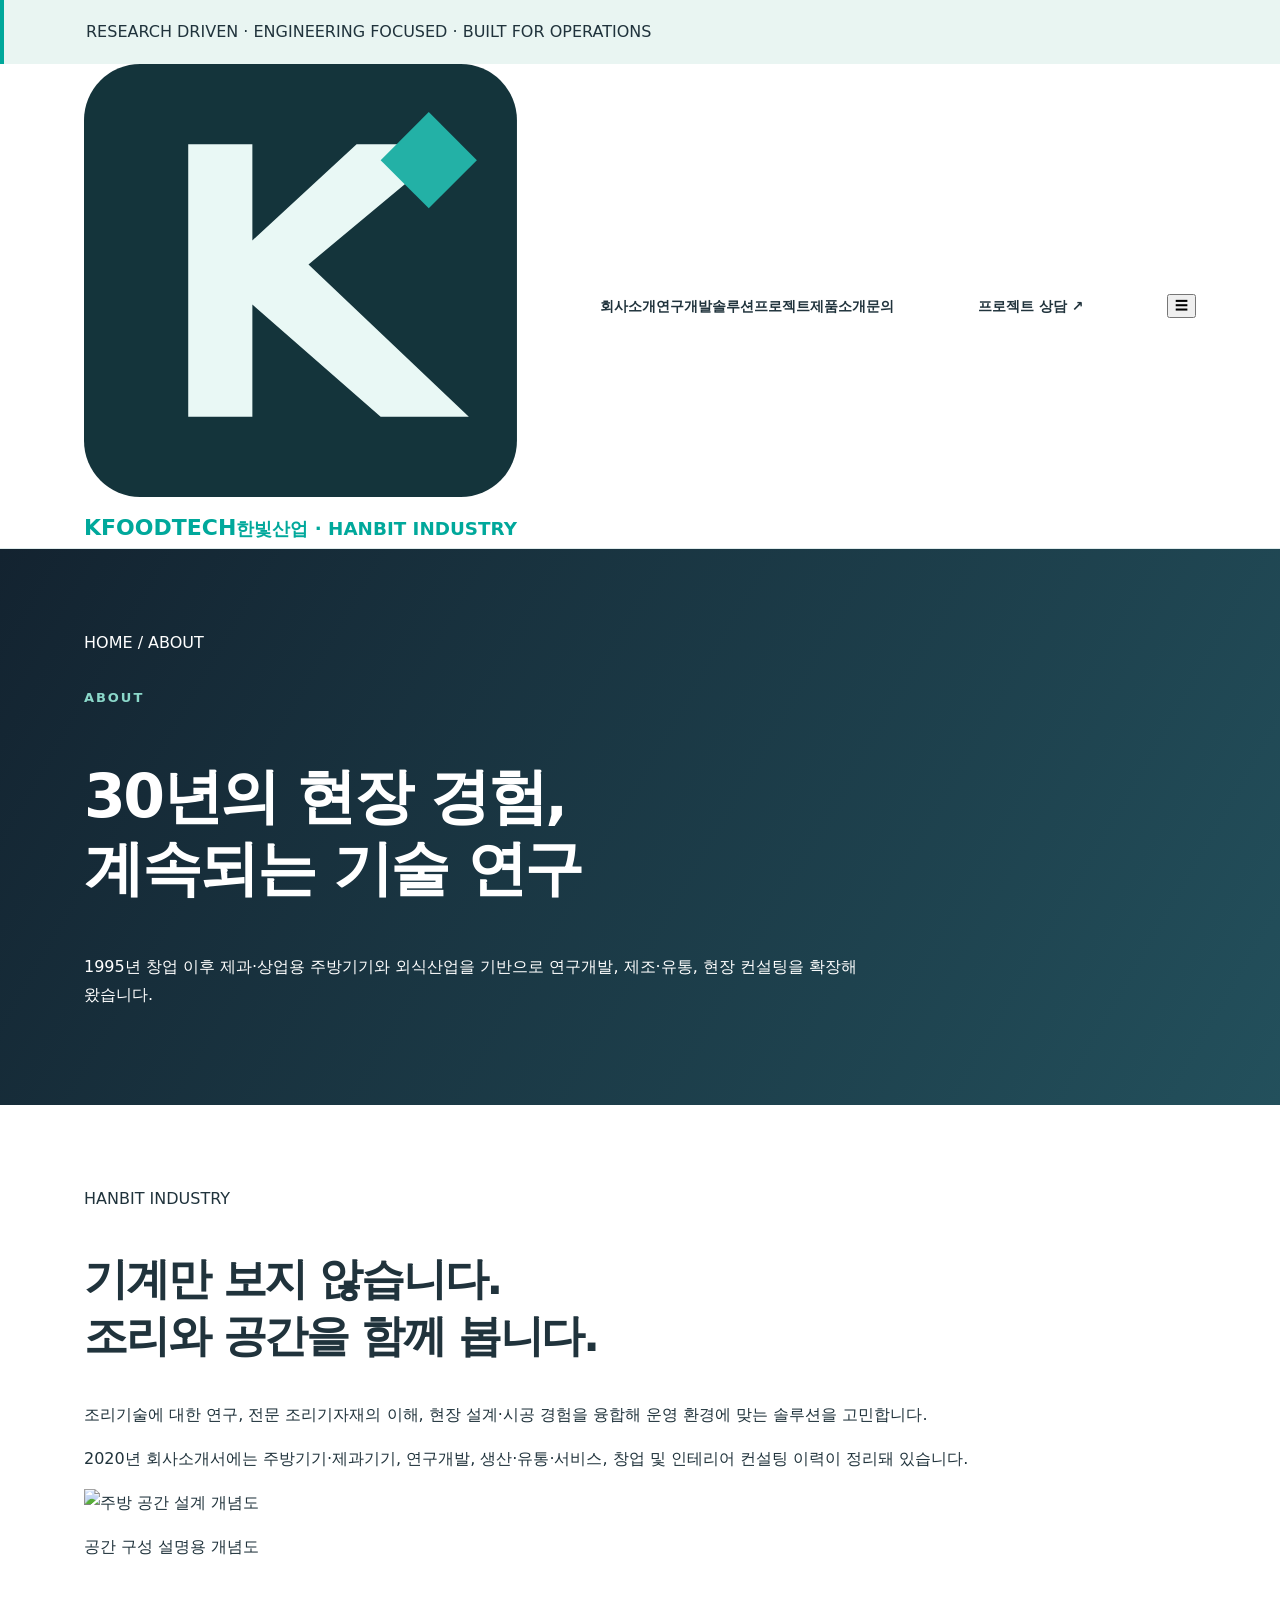
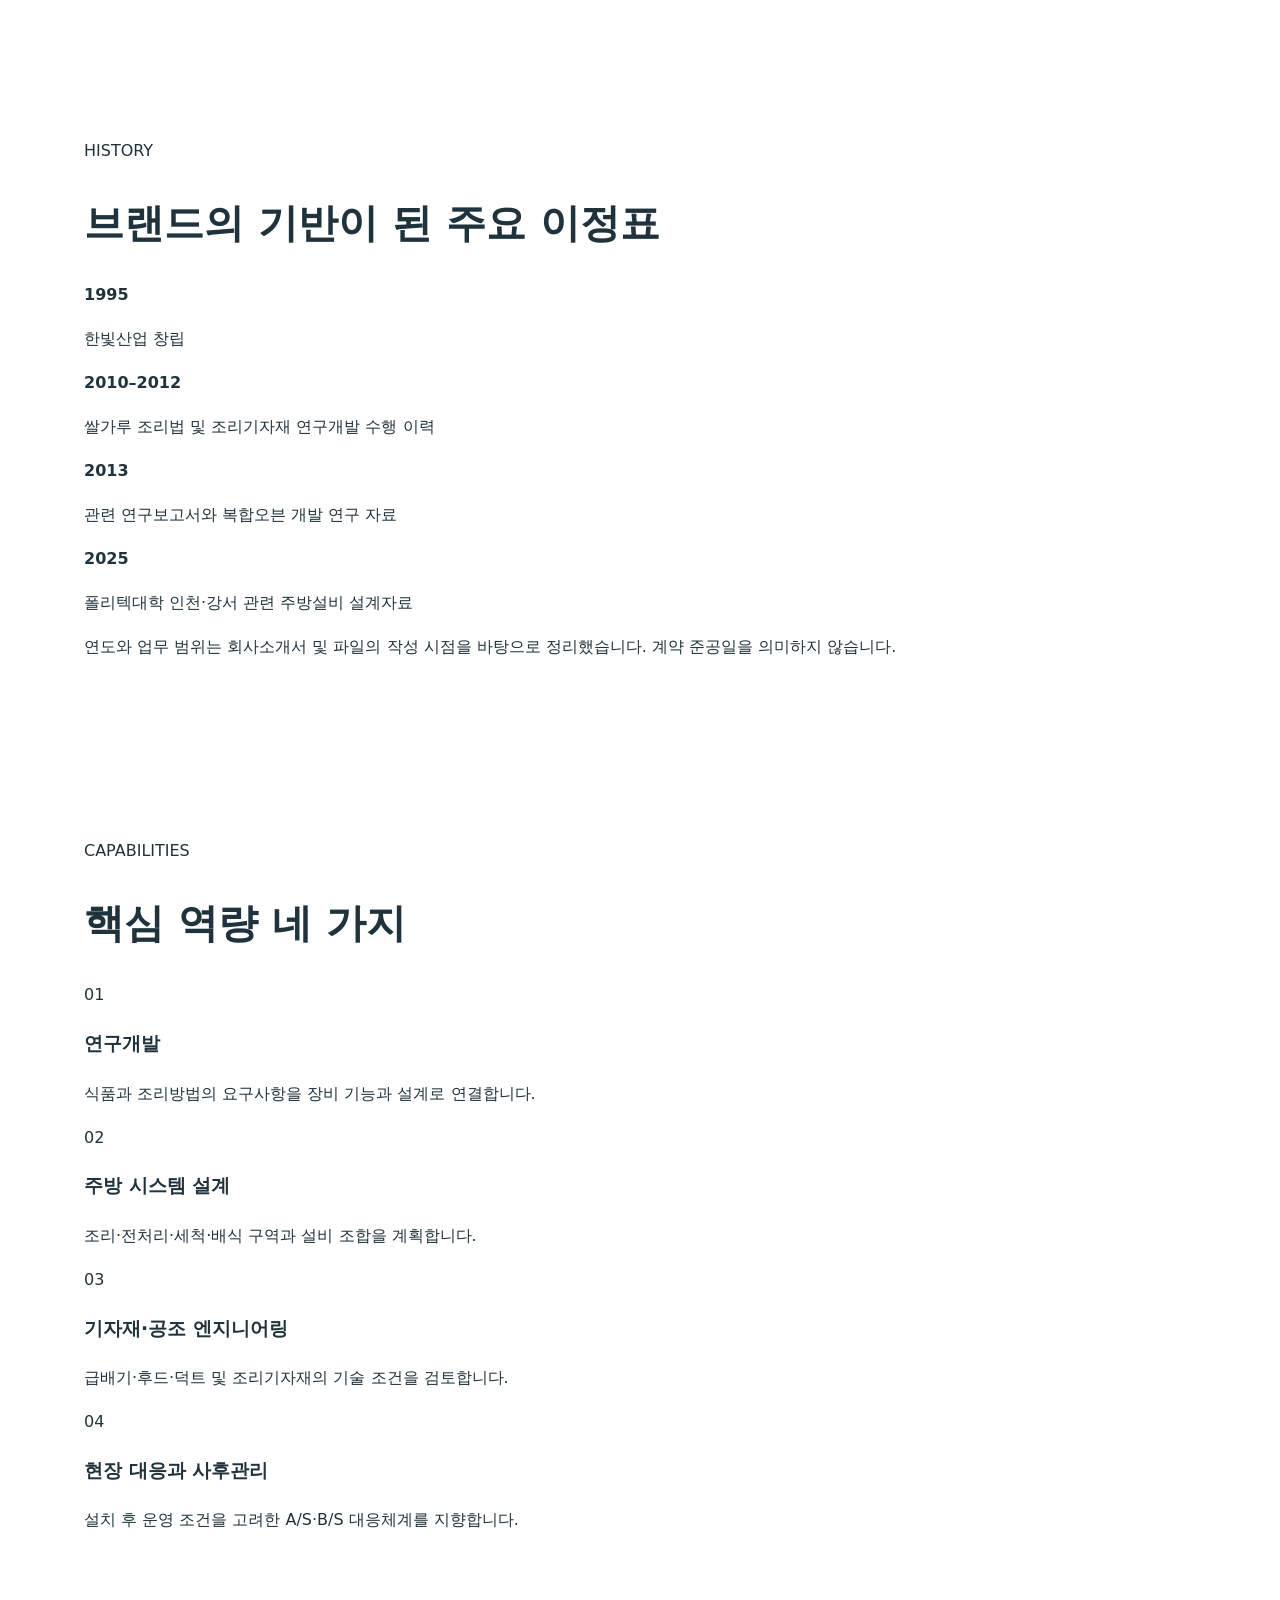
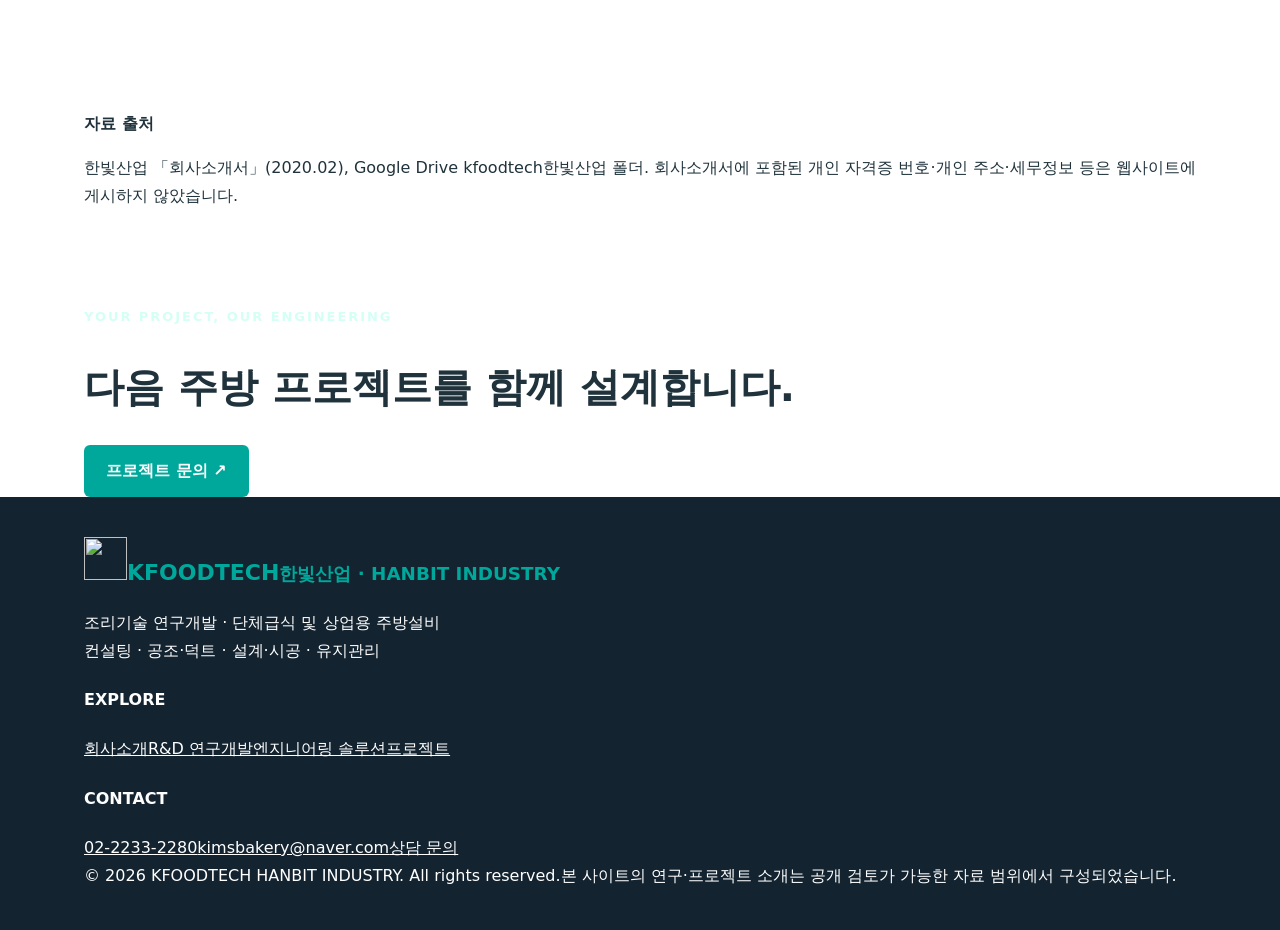
==== about.html @ e1f70657 "Add KFOODTECH detailed page about.html" ====
<!doctype html><html lang="ko"><head><meta charset="utf-8"><meta name="viewport" content="width=device-width,initial-scale=1"><meta name="theme-color" content="#10232d"><meta name="description" content="KFOODTECH 한빛산업 — 연구개발, 단체급식·상업용 주방설비, 공조·덕트, 설계·시공 및 사후관리"><title>회사소개 | KFOODTECH 한빛산업</title><link rel="icon" href="assets/logo.svg" type="image/svg+xml"><link rel="stylesheet" href="styles.css"><script defer src="script.js"></script></head><body><div class="notice"><div class="wrap">RESEARCH DRIVEN · ENGINEERING FOCUSED · BUILT FOR OPERATIONS</div></div><header class="header"><nav class="nav wrap" aria-label="주요 메뉴"><a class="brand" href="index.html"><svg viewBox="0 0 54 54" role="img" aria-label="KFOODTECH 로고"><rect width="54" height="54" rx="7" fill="#14343b"/><path d="M13 10v34h8V30l16 14h11L28 25 46 10H34L21 22V10z" fill="#e9f8f5"/><path d="M43 6 49 12 43 18 37 12z" fill="#23b1a6"/></svg><span>KFOODTECH<small>한빛산업 · HANBIT INDUSTRY</small></span></a><div class="links" id="navlinks"><a href="about.html" aria-current=page>회사소개</a><a href="rnd.html" >연구개발</a><a href="solutions.html" >솔루션</a><a href="projects.html" >프로젝트</a><a href="products.html">제품소개</a><a href="contact.html" >문의</a></div><a class="navcta" href="contact.html">프로젝트 상담 ↗</a><button class="menu-btn" aria-controls="navlinks" aria-expanded="false" aria-label="메뉴 펼치기">☰</button></nav></header><main id="main"><section class="pagehero"><div class="wrap"><div class="crumb">HOME / ABOUT</div><div class="eyebrow" style="color:#8bd8ca;margin-top:30px">ABOUT</div><h1>30년의 현장 경험,<br>계속되는 기술 연구</h1><p>1995년 창업 이후 제과·상업용 주방기기와 외식산업을 기반으로 연구개발, 제조·유통, 현장 컨설팅을 확장해 왔습니다.</p></div></section><section class="section"><div class="wrap"><div class="split"><div><span class="kicker">HANBIT INDUSTRY</span><h2 style="font-size:44px;line-height:1.3;letter-spacing:-.05em">기계만 보지 않습니다.<br>조리와 공간을 함께 봅니다.</h2><p class="text-lead">조리기술에 대한 연구, 전문 조리기자재의 이해, 현장 설계·시공 경험을 융합해 운영 환경에 맞는 솔루션을 고민합니다.</p><p>2020년 회사소개서에는 주방기기·제과기기, 연구개발, 생산·유통·서비스, 창업 및 인테리어 컨설팅 이력이 정리돼 있습니다.</p></div><div class="diagram"><img src="assets/kitchen.svg" alt="주방 공간 설계 개념도"><p class="caption">공간 구성 설명용 개념도</p></div></div></div></section><section class="section soft"><div class="wrap"><div class="section-title"><div><span class="kicker">HISTORY</span><h2>브랜드의 기반이 된 주요 이정표</h2></div><p></p></div><div class="timeline"><div><b>1995</b><p>한빛산업 창립</p></div><div><b>2010–2012</b><p>쌀가루 조리법 및 조리기자재 연구개발 수행 이력</p></div><div><b>2013</b><p>관련 연구보고서와 복합오븐 개발 연구 자료</p></div><div><b>2025</b><p>폴리텍대학 인천·강서 관련 주방설비 설계자료</p></div></div><p class="alert">연도와 업무 범위는 회사소개서 및 파일의 작성 시점을 바탕으로 정리했습니다. 계약 준공일을 의미하지 않습니다.</p></div></section><section class="section"><div class="wrap"><div class="section-title"><div><span class="kicker">CAPABILITIES</span><h2>핵심 역량 네 가지</h2></div><p></p></div><div class="featuregrid"><div class="feature"><span class="num">01</span><h3>연구개발</h3><p>식품과 조리방법의 요구사항을 장비 기능과 설계로 연결합니다.</p></div><div class="feature"><span class="num">02</span><h3>주방 시스템 설계</h3><p>조리·전처리·세척·배식 구역과 설비 조합을 계획합니다.</p></div><div class="feature"><span class="num">03</span><h3>기자재·공조 엔지니어링</h3><p>급배기·후드·덕트 및 조리기자재의 기술 조건을 검토합니다.</p></div><div class="feature"><span class="num">04</span><h3>현장 대응과 사후관리</h3><p>설치 후 운영 조건을 고려한 A/S·B/S 대응체계를 지향합니다.</p></div></div></div></section><section class="section soft"><div class="wrap"><div class="refbox"><b>자료 출처</b><p>한빛산업 「회사소개서」(2020.02), Google Drive kfoodtech한빛산업 폴더. 회사소개서에 포함된 개인 자격증 번호·개인 주소·세무정보 등은 웹사이트에 게시하지 않았습니다.</p></div></div></section></main><section class="cta-strip"><div class="wrap"><div><div class="eyebrow" style="color:#d4fff5">YOUR PROJECT, OUR ENGINEERING</div><h2>다음 주방 프로젝트를 함께 설계합니다.</h2></div><a class="btn" href="contact.html">프로젝트 문의 ↗</a></div></section><footer class="footer"><div class="wrap"><div class="footer-top"><div><a class="brand" href="index.html"><img src="assets/logo.svg" width="43" height="43" alt=""><span>KFOODTECH<small>한빛산업 · HANBIT INDUSTRY</small></span></a><p>조리기술 연구개발 · 단체급식 및 상업용 주방설비<br>컨설팅 · 공조·덕트 · 설계·시공 · 유지관리</p></div><div><h4>EXPLORE</h4><a href="about.html">회사소개</a><a href="rnd.html">R&D 연구개발</a><a href="solutions.html">엔지니어링 솔루션</a><a href="projects.html">프로젝트</a></div><div><h4>CONTACT</h4><a href="tel:0222332280">02-2233-2280</a><a href="mailto:kimsbakery@naver.com">kimsbakery@naver.com</a><a href="contact.html">상담 문의</a></div></div><div class="footer-bottom"><span>© <span data-year>2026</span> KFOODTECH HANBIT INDUSTRY. All rights reserved.</span><span>본 사이트의 연구·프로젝트 소개는 공개 검토가 가능한 자료 범위에서 구성되었습니다.</span></div></div></footer></body></html>
---- styles.css ----
:root{--navy:#132330;--mint:#00a89b;--bg:#f4f8f8}*{box-sizing:border-box}body{margin:0;color:#20333c;font-family:system-ui,-apple-system,"Noto Sans KR",sans-serif;line-height:1.75}a{color:inherit}a:focus-visible,button:focus-visible{outline:3px solid #00a89b;outline-offset:3px}.wrap{max-width:1160px;margin:auto;padding:0 24px}header{background:#fff;border-bottom:1px solid #dfebeb}.nav{display:flex;align-items:center;justify-content:space-between;gap:15px;min-height:75px}.brand{text-decoration:none;font-size:22px;font-weight:900}.brand span,.label{color:var(--mint)}nav{display:flex;flex-wrap:wrap;gap:16px}nav a{text-decoration:none;font-size:14px;font-weight:700}.pagehero{background:linear-gradient(120deg,#132330,#23505c);color:#fff;padding:80px 0}.eyebrow{color:#49ddcb;letter-spacing:.15em;font-weight:800;font-size:13px}h1{font-size:clamp(37px,5vw,60px);letter-spacing:-.04em;line-height:1.2}h2{font-size:clamp(26px,3.5vw,40px);line-height:1.25}.pagehero p{max-width:780px}.section{padding:80px 0}.light{background:var(--bg)}.cards{display:grid;grid-template-columns:repeat(2,minmax(0,1fr));gap:20px}.card{padding:30px;background:#fff;border:1px solid #dce6e6;border-radius:12px}.label{font-size:12px;font-weight:850;letter-spacing:.05em}.notice{background:#e9f5f2;padding:18px 25px;border-left:4px solid var(--mint)}.btn{display:inline-block;background:var(--mint);color:white;padding:12px 22px;text-decoration:none;border-radius:6px;font-weight:800}.source{margin-top:30px}footer{background:var(--navy);color:white;padding:40px 0}@media(max-width:720px){.nav{flex-direction:column;align-items:flex-start;padding-top:15px;padding-bottom:15px}.cards{grid-template-columns:1fr}.wrap{padding:0 17px}.section{padding:55px 0}nav{gap:11px}nav a{font-size:12px}}
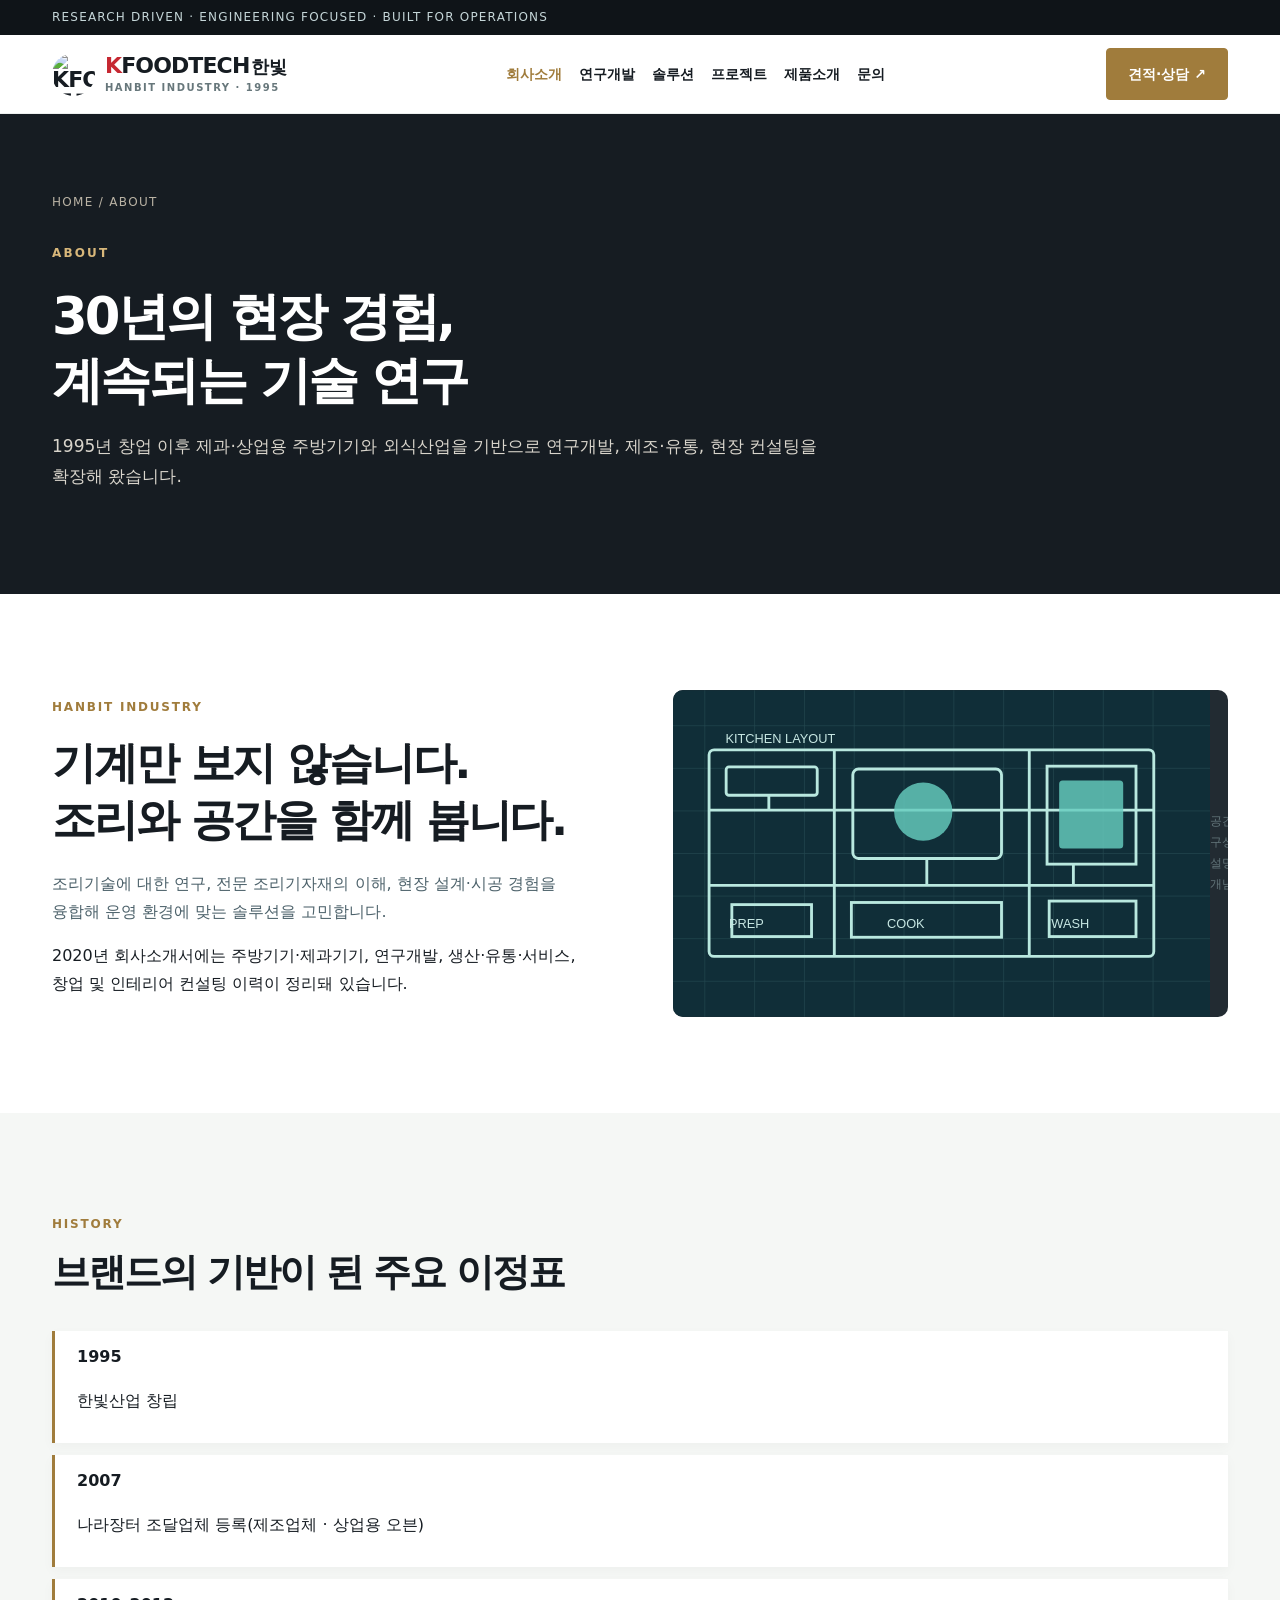
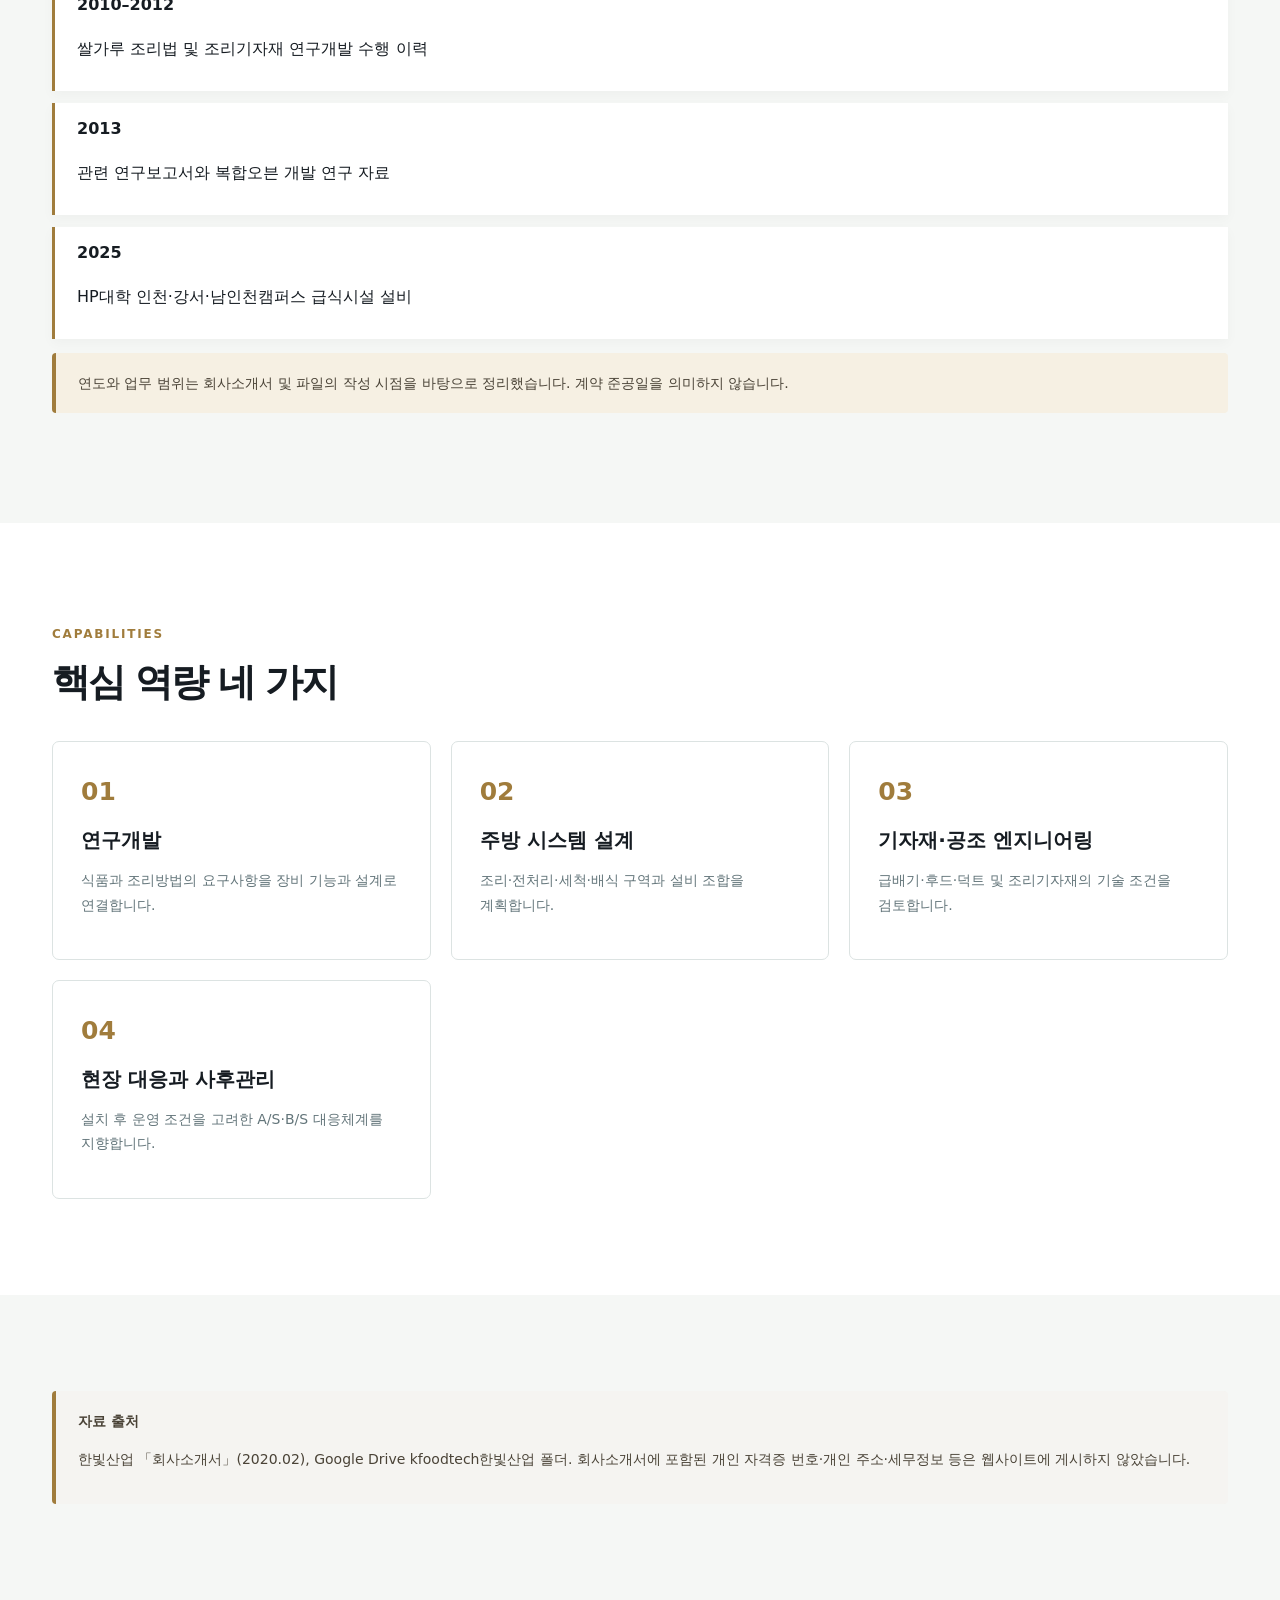
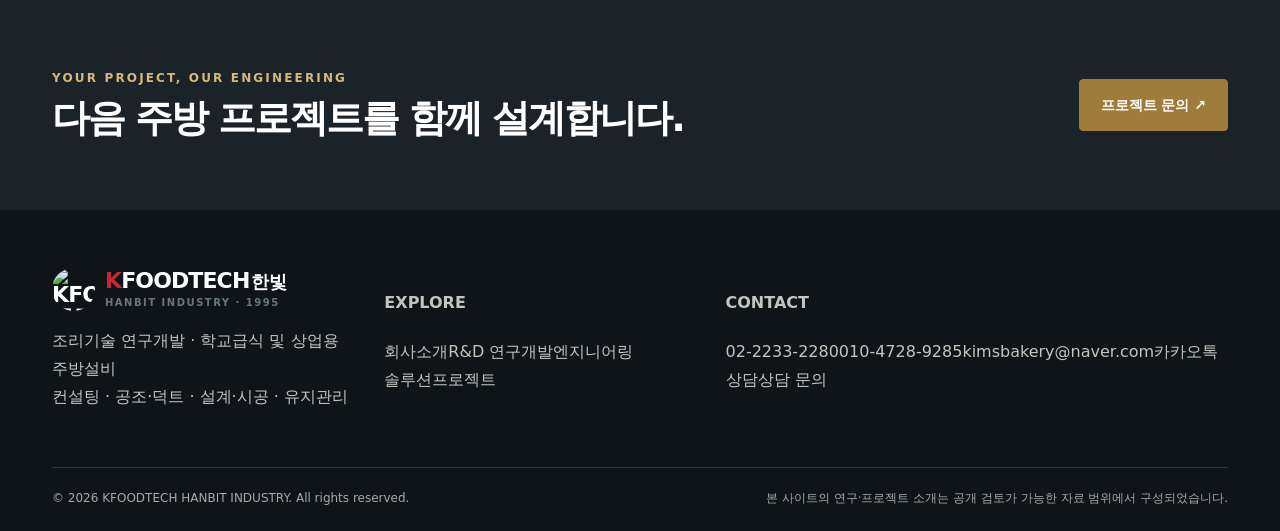
==== commit 62ef55b1: "KFOODTECH한빛 리뉴얼: 학교급식·제과제빵 카탈로그와 문의 채널 새 디자인(차콜·골드)과 브랜드 로고 적용, 홈 첫 화면 문구와 주방설계 애니메이션, 솔루션 6분야, 제품 카" ====
--- a/about.html
+++ b/about.html
@@ -1 +1 @@
-<!doctype html><html lang="ko"><head><meta charset="utf-8"><meta name="viewport" content="width=device-width,initial-scale=1"><meta name="theme-color" content="#10232d"><meta name="description" content="KFOODTECH 한빛산업 — 연구개발, 단체급식·상업용 주방설비, 공조·덕트, 설계·시공 및 사후관리"><title>회사소개 | KFOODTECH 한빛산업</title><link rel="icon" href="assets/logo.svg" type="image/svg+xml"><link rel="stylesheet" href="styles.css"><script defer src="script.js"></script></head><body><div class="notice"><div class="wrap">RESEARCH DRIVEN · ENGINEERING FOCUSED · BUILT FOR OPERATIONS</div></div><header class="header"><nav class="nav wrap" aria-label="주요 메뉴"><a class="brand" href="index.html"><svg viewBox="0 0 54 54" role="img" aria-label="KFOODTECH 로고"><rect width="54" height="54" rx="7" fill="#14343b"/><path d="M13 10v34h8V30l16 14h11L28 25 46 10H34L21 22V10z" fill="#e9f8f5"/><path d="M43 6 49 12 43 18 37 12z" fill="#23b1a6"/></svg><span>KFOODTECH<small>한빛산업 · HANBIT INDUSTRY</small></span></a><div class="links" id="navlinks"><a href="about.html" aria-current=page>회사소개</a><a href="rnd.html" >연구개발</a><a href="solutions.html" >솔루션</a><a href="projects.html" >프로젝트</a><a href="products.html">제품소개</a><a href="contact.html" >문의</a></div><a class="navcta" href="contact.html">프로젝트 상담 ↗</a><button class="menu-btn" aria-controls="navlinks" aria-expanded="false" aria-label="메뉴 펼치기">☰</button></nav></header><main id="main"><section class="pagehero"><div class="wrap"><div class="crumb">HOME / ABOUT</div><div class="eyebrow" style="color:#8bd8ca;margin-top:30px">ABOUT</div><h1>30년의 현장 경험,<br>계속되는 기술 연구</h1><p>1995년 창업 이후 제과·상업용 주방기기와 외식산업을 기반으로 연구개발, 제조·유통, 현장 컨설팅을 확장해 왔습니다.</p></div></section><section class="section"><div class="wrap"><div class="split"><div><span class="kicker">HANBIT INDUSTRY</span><h2 style="font-size:44px;line-height:1.3;letter-spacing:-.05em">기계만 보지 않습니다.<br>조리와 공간을 함께 봅니다.</h2><p class="text-lead">조리기술에 대한 연구, 전문 조리기자재의 이해, 현장 설계·시공 경험을 융합해 운영 환경에 맞는 솔루션을 고민합니다.</p><p>2020년 회사소개서에는 주방기기·제과기기, 연구개발, 생산·유통·서비스, 창업 및 인테리어 컨설팅 이력이 정리돼 있습니다.</p></div><div class="diagram"><img src="assets/kitchen.svg" alt="주방 공간 설계 개념도"><p class="caption">공간 구성 설명용 개념도</p></div></div></div></section><section class="section soft"><div class="wrap"><div class="section-title"><div><span class="kicker">HISTORY</span><h2>브랜드의 기반이 된 주요 이정표</h2></div><p></p></div><div class="timeline"><div><b>1995</b><p>한빛산업 창립</p></div><div><b>2010–2012</b><p>쌀가루 조리법 및 조리기자재 연구개발 수행 이력</p></div><div><b>2013</b><p>관련 연구보고서와 복합오븐 개발 연구 자료</p></div><div><b>2025</b><p>폴리텍대학 인천·강서 관련 주방설비 설계자료</p></div></div><p class="alert">연도와 업무 범위는 회사소개서 및 파일의 작성 시점을 바탕으로 정리했습니다. 계약 준공일을 의미하지 않습니다.</p></div></section><section class="section"><div class="wrap"><div class="section-title"><div><span class="kicker">CAPABILITIES</span><h2>핵심 역량 네 가지</h2></div><p></p></div><div class="featuregrid"><div class="feature"><span class="num">01</span><h3>연구개발</h3><p>식품과 조리방법의 요구사항을 장비 기능과 설계로 연결합니다.</p></div><div class="feature"><span class="num">02</span><h3>주방 시스템 설계</h3><p>조리·전처리·세척·배식 구역과 설비 조합을 계획합니다.</p></div><div class="feature"><span class="num">03</span><h3>기자재·공조 엔지니어링</h3><p>급배기·후드·덕트 및 조리기자재의 기술 조건을 검토합니다.</p></div><div class="feature"><span class="num">04</span><h3>현장 대응과 사후관리</h3><p>설치 후 운영 조건을 고려한 A/S·B/S 대응체계를 지향합니다.</p></div></div></div></section><section class="section soft"><div class="wrap"><div class="refbox"><b>자료 출처</b><p>한빛산업 「회사소개서」(2020.02), Google Drive kfoodtech한빛산업 폴더. 회사소개서에 포함된 개인 자격증 번호·개인 주소·세무정보 등은 웹사이트에 게시하지 않았습니다.</p></div></div></section></main><section class="cta-strip"><div class="wrap"><div><div class="eyebrow" style="color:#d4fff5">YOUR PROJECT, OUR ENGINEERING</div><h2>다음 주방 프로젝트를 함께 설계합니다.</h2></div><a class="btn" href="contact.html">프로젝트 문의 ↗</a></div></section><footer class="footer"><div class="wrap"><div class="footer-top"><div><a class="brand" href="index.html"><img src="assets/logo.svg" width="43" height="43" alt=""><span>KFOODTECH<small>한빛산업 · HANBIT INDUSTRY</small></span></a><p>조리기술 연구개발 · 단체급식 및 상업용 주방설비<br>컨설팅 · 공조·덕트 · 설계·시공 · 유지관리</p></div><div><h4>EXPLORE</h4><a href="about.html">회사소개</a><a href="rnd.html">R&D 연구개발</a><a href="solutions.html">엔지니어링 솔루션</a><a href="projects.html">프로젝트</a></div><div><h4>CONTACT</h4><a href="tel:0222332280">02-2233-2280</a><a href="mailto:kimsbakery@naver.com">kimsbakery@naver.com</a><a href="contact.html">상담 문의</a></div></div><div class="footer-bottom"><span>© <span data-year>2026</span> KFOODTECH HANBIT INDUSTRY. All rights reserved.</span><span>본 사이트의 연구·프로젝트 소개는 공개 검토가 가능한 자료 범위에서 구성되었습니다.</span></div></div></footer></body></html>+<!doctype html><html lang="ko"><head><meta charset="utf-8"><meta name="viewport" content="width=device-width,initial-scale=1"><meta name="theme-color" content="#161c22"><meta name="description" content="KFOODTECH한빛 — 나라장터 등록 조달업체. 학교급식·상업용 주방설비와 제과제빵 기계 및 공조·덕트 설계·시공과 사후관리"><title>회사소개 | KFOODTECH한빛</title><link rel="icon" href="assets/hanbit-logo.png" type="image/png"><link rel="stylesheet" href="styles.css"><script defer src="script.js"></script></head><body><div class="notice"><div class="wrap">RESEARCH DRIVEN · ENGINEERING FOCUSED · BUILT FOR OPERATIONS</div></div><header class="header"><nav class="nav wrap" aria-label="주요 메뉴"><a class="brand" href="index.html"><img class="brand-mark" src="assets/hanbit-logo.png" width="43" height="43" alt="KFOODTECH한빛 로고"><span><span class="k">K</span>FOODTECH<span class="hb">한빛</span><small>HANBIT INDUSTRY · 1995</small></span></a><div class="links" id="navlinks"><a href="about.html" aria-current=page>회사소개</a><a href="rnd.html" >연구개발</a><a href="solutions.html" >솔루션</a><a href="projects.html" >프로젝트</a><a href="products.html">제품소개</a><a href="contact.html" >문의</a></div><a class="navcta" href="contact.html">견적·상담 ↗</a><button class="menu-btn" aria-controls="navlinks" aria-expanded="false" aria-label="메뉴 펼치기">☰</button></nav></header><main id="main"><section class="pagehero"><div class="wrap"><div class="crumb">HOME / ABOUT</div><div class="eyebrow" style="color:#d8b77a;margin-top:30px">ABOUT</div><h1>30년의 현장 경험,<br>계속되는 기술 연구</h1><p>1995년 창업 이후 제과·상업용 주방기기와 외식산업을 기반으로 연구개발, 제조·유통, 현장 컨설팅을 확장해 왔습니다.</p></div></section><section class="section"><div class="wrap"><div class="split"><div><span class="kicker">HANBIT INDUSTRY</span><h2 style="font-size:44px;line-height:1.3;letter-spacing:-.05em">기계만 보지 않습니다.<br>조리와 공간을 함께 봅니다.</h2><p class="text-lead">조리기술에 대한 연구, 전문 조리기자재의 이해, 현장 설계·시공 경험을 융합해 운영 환경에 맞는 솔루션을 고민합니다.</p><p>2020년 회사소개서에는 주방기기·제과기기, 연구개발, 생산·유통·서비스, 창업 및 인테리어 컨설팅 이력이 정리돼 있습니다.</p></div><div class="diagram"><img src="assets/kitchen.svg" alt="주방 공간 설계 개념도"><p class="caption">공간 구성 설명용 개념도</p></div></div></div></section><section class="section soft"><div class="wrap"><div class="section-title"><div><span class="kicker">HISTORY</span><h2>브랜드의 기반이 된 주요 이정표</h2></div><p></p></div><div class="timeline"><div><b>1995</b><p>한빛산업 창립</p></div><div><b>2007</b><p>나라장터 조달업체 등록(제조업체 · 상업용 오븐)</p></div><div><b>2010–2012</b><p>쌀가루 조리법 및 조리기자재 연구개발 수행 이력</p></div><div><b>2013</b><p>관련 연구보고서와 복합오븐 개발 연구 자료</p></div><div><b>2025</b><p>HP대학 인천·강서·남인천캠퍼스 급식시설 설비</p></div></div><p class="alert">연도와 업무 범위는 회사소개서 및 파일의 작성 시점을 바탕으로 정리했습니다. 계약 준공일을 의미하지 않습니다.</p></div></section><section class="section"><div class="wrap"><div class="section-title"><div><span class="kicker">CAPABILITIES</span><h2>핵심 역량 네 가지</h2></div><p></p></div><div class="featuregrid"><div class="feature"><span class="num">01</span><h3>연구개발</h3><p>식품과 조리방법의 요구사항을 장비 기능과 설계로 연결합니다.</p></div><div class="feature"><span class="num">02</span><h3>주방 시스템 설계</h3><p>조리·전처리·세척·배식 구역과 설비 조합을 계획합니다.</p></div><div class="feature"><span class="num">03</span><h3>기자재·공조 엔지니어링</h3><p>급배기·후드·덕트 및 조리기자재의 기술 조건을 검토합니다.</p></div><div class="feature"><span class="num">04</span><h3>현장 대응과 사후관리</h3><p>설치 후 운영 조건을 고려한 A/S·B/S 대응체계를 지향합니다.</p></div></div></div></section><section class="section soft"><div class="wrap"><div class="refbox"><b>자료 출처</b><p>한빛산업 「회사소개서」(2020.02), Google Drive kfoodtech한빛산업 폴더. 회사소개서에 포함된 개인 자격증 번호·개인 주소·세무정보 등은 웹사이트에 게시하지 않았습니다.</p></div></div></section></main><section class="cta-strip"><div class="wrap"><div><div class="eyebrow" style="color:#d8b77a">YOUR PROJECT, OUR ENGINEERING</div><h2>다음 주방 프로젝트를 함께 설계합니다.</h2></div><a class="btn" href="contact.html">프로젝트 문의 ↗</a></div></section><footer class="footer"><div class="wrap"><div class="footer-top"><div><a class="brand" href="index.html"><img class="brand-mark" src="assets/hanbit-logo.png" width="43" height="43" alt="KFOODTECH한빛 로고"><span><span class="k">K</span>FOODTECH<span class="hb">한빛</span><small>HANBIT INDUSTRY · 1995</small></span></a><p>조리기술 연구개발 · 학교급식 및 상업용 주방설비<br>컨설팅 · 공조·덕트 · 설계·시공 · 유지관리</p></div><div><h4>EXPLORE</h4><a href="about.html">회사소개</a><a href="rnd.html">R&D 연구개발</a><a href="solutions.html">엔지니어링 솔루션</a><a href="projects.html">프로젝트</a></div><div><h4>CONTACT</h4><a href="tel:0222332280">02-2233-2280</a><a href="tel:01047289285">010-4728-9285</a><a href="mailto:kimsbakery@naver.com">kimsbakery@naver.com</a><a href="http://pf.kakao.com/_vTyWX/chat" target="_blank" rel="noopener">카카오톡 상담</a><a href="contact.html">상담 문의</a></div></div><div class="footer-bottom"><span>© <span data-year>2026</span> KFOODTECH HANBIT INDUSTRY. All rights reserved.</span><span>본 사이트의 연구·프로젝트 소개는 공개 검토가 가능한 자료 범위에서 구성되었습니다.</span></div></div></footer><nav class="mobile-contact" aria-label="빠른 문의"><a href="https://docs.google.com/forms/d/e/1FAIpQLScyhEostT-k2H9TtkbN9D1aw6znj-16dAzOVldhvWlVK_r4iw/viewform" target="_blank" rel="noopener">문의서</a><a href="tel:0222332280">전화</a><a href="sms:01047289285">문자</a><a href="http://pf.kakao.com/_vTyWX/chat" target="_blank" rel="noopener">카카오톡</a></nav></body></html>
--- a/styles.css
+++ b/styles.css
@@ -1 +1 @@
-:root{--navy:#132330;--mint:#00a89b;--bg:#f4f8f8}*{box-sizing:border-box}body{margin:0;color:#20333c;font-family:system-ui,-apple-system,"Noto Sans KR",sans-serif;line-height:1.75}a{color:inherit}a:focus-visible,button:focus-visible{outline:3px solid #00a89b;outline-offset:3px}.wrap{max-width:1160px;margin:auto;padding:0 24px}header{background:#fff;border-bottom:1px solid #dfebeb}.nav{display:flex;align-items:center;justify-content:space-between;gap:15px;min-height:75px}.brand{text-decoration:none;font-size:22px;font-weight:900}.brand span,.label{color:var(--mint)}nav{display:flex;flex-wrap:wrap;gap:16px}nav a{text-decoration:none;font-size:14px;font-weight:700}.pagehero{background:linear-gradient(120deg,#132330,#23505c);color:#fff;padding:80px 0}.eyebrow{color:#49ddcb;letter-spacing:.15em;font-weight:800;font-size:13px}h1{font-size:clamp(37px,5vw,60px);letter-spacing:-.04em;line-height:1.2}h2{font-size:clamp(26px,3.5vw,40px);line-height:1.25}.pagehero p{max-width:780px}.section{padding:80px 0}.light{background:var(--bg)}.cards{display:grid;grid-template-columns:repeat(2,minmax(0,1fr));gap:20px}.card{padding:30px;background:#fff;border:1px solid #dce6e6;border-radius:12px}.label{font-size:12px;font-weight:850;letter-spacing:.05em}.notice{background:#e9f5f2;padding:18px 25px;border-left:4px solid var(--mint)}.btn{display:inline-block;background:var(--mint);color:white;padding:12px 22px;text-decoration:none;border-radius:6px;font-weight:800}.source{margin-top:30px}footer{background:var(--navy);color:white;padding:40px 0}@media(max-width:720px){.nav{flex-direction:column;align-items:flex-start;padding-top:15px;padding-bottom:15px}.cards{grid-template-columns:1fr}.wrap{padding:0 17px}.section{padding:55px 0}nav{gap:11px}nav a{font-size:12px}}+:root{--ink:#161c22;--deep:#161c22;--navy:#222b32;--teal:#a07c3c;--sea:#e8d9b8;--gold:#b08a45;--red:#c62832;--paper:#f5f7f5;--line:#dce3e2;--muted:#63757a;--white:#fff;--sans:'Pretendard','Noto Sans KR',-apple-system,BlinkMacSystemFont,'Segoe UI',sans}*{box-sizing:border-box}html{scroll-behavior:smooth}body{font-family:var(--sans);margin:0;color:var(--ink);background:white;line-height:1.75;word-break:keep-all}a{color:inherit;text-decoration:none}img{max-width:100%;display:block}button,input,select,textarea{font:inherit}.wrap{max-width:1240px;margin:auto;padding:0 32px}.notice{background:#0f1418;color:#c5d6d8;font-size:12px;letter-spacing:.1em;padding:7px 0}.header{position:sticky;top:0;background:rgba(255,255,255,.96);backdrop-filter:blur(15px);border-bottom:1px solid #edf0ef;z-index:50}.nav{min-height:78px;display:flex;align-items:center;gap:24px;justify-content:space-between}.brand{display:flex;align-items:center;gap:10px;font-weight:850;letter-spacing:-.04em;font-size:22px;line-height:1}.brand small{display:block;font-size:10px;color:#67777b;letter-spacing:.15em;margin-top:6px}.brand svg{width:43px;height:43px;flex:none}.links{display:flex;gap:17px;align-items:center;font-weight:650;font-size:14px}.links a:hover,.links a[aria-current=page]{color:var(--teal)}.navcta,.btn{display:inline-flex;align-items:center;justify-content:center;gap:10px;padding:13px 21px;border-radius:4px;background:var(--teal);color:white;font-weight:700;font-size:14px;border:1px solid var(--teal);transition:.2s}.navcta:hover,.btn:hover{background:#86662f}.btn.ghost{background:transparent;color:#fff;border-color:rgba(255,255,255,.48)}.btn.outline{color:var(--ink);background:transparent;border-color:#b9ac91}.menu-btn{display:none;border:0;background:transparent;font-size:26px;cursor:pointer}.hero{background:var(--deep);color:#fff;overflow:hidden}.hero-grid{min-height:590px;display:grid;grid-template-columns:1.03fr .97fr;align-items:stretch}.hero-text{padding:100px 20px 90px 0;position:relative;z-index:2}.eyebrow{font-size:12px;font-weight:800;color:var(--teal);letter-spacing:.18em;text-transform:uppercase}.hero .eyebrow{color:#d8b77a}.hero h1{font-size:clamp(42px,4.4vw,69px);line-height:1.22;letter-spacing:-.065em;margin:22px 0 26px;font-weight:800}.hero p{font-size:17px;color:#c8d6d9;max-width:530px}.actions{display:flex;gap:12px;flex-wrap:wrap;margin-top:33px}.hero-visual{min-height:480px;position:relative;display:flex;align-items:center;justify-content:center;background:radial-gradient(circle at 60% 40%,#3a4650 0,#161c22 60%)}.hero-visual img{width:100%;height:100%;object-fit:contain}.visual-note{position:absolute;right:20px;bottom:25px;background:#161c22cf;color:#e5f7f3;border:1px solid #7ba9a955;padding:10px 14px;font-size:11px;letter-spacing:.05em}.stats{background:#f3f1ec;border-bottom:1px solid #e4ddd0}.stats .wrap{display:grid;grid-template-columns:repeat(4,1fr)}.stat{padding:23px 24px;border-right:1px solid #ddd5c5}.stat:first-child{padding-left:0}.stat:last-child{border-right:0}.stat strong{font-size:22px;display:block;line-height:1.2;color:#161c22}.stat span{font-size:12px;color:var(--muted);display:block;margin-top:5px}.section{padding:96px 0}.section.soft,.soft{background:var(--paper)}.section-title{margin:0 0 35px}.section-title h2,h2{font-size:clamp(28px,3vw,43px);line-height:1.25;letter-spacing:-.055em;margin:11px 0 16px}.section-title p{max-width:770px;color:var(--muted);font-size:16px}.kicker{font-weight:800;font-size:12px;letter-spacing:.15em;color:var(--teal);text-transform:uppercase}.cards{display:grid;grid-template-columns:repeat(3,minmax(0,1fr));gap:24px}.card{min-width:0;background:white;border:1px solid var(--line);border-radius:9px;overflow:hidden;transition:box-shadow .2s,transform .2s}.card:hover{box-shadow:0 12px 34px #1b222815;transform:translateY(-2px)}.thumb{height:185px;background:#222b32}.thumb img{width:100%;height:100%;object-fit:cover}.card .pad{padding:25px}.tag,.label{color:var(--teal);font-weight:800;letter-spacing:.08em;font-size:12px}.card h3{font-size:21px;line-height:1.4;letter-spacing:-.03em;margin:9px 0}.card p{font-size:14px;color:var(--muted);margin:12px 0 20px}.more{font-size:14px;color:#86662f;font-weight:800}.split{display:grid;grid-template-columns:1fr 1fr;gap:66px;align-items:center}.split h2{margin:14px 0 22px}.text-lead{font-size:16px;color:#4d626b}.bullets{list-style:none;padding:0;margin:22px 0}.bullets li{border-bottom:1px solid #dfe6e5;padding:10px 0;color:#354b53}.bullets li:before{content:'↗';color:var(--teal);margin-right:10px}.diagram{min-height:275px;background:#222b32;display:flex;align-items:center;justify-content:center;border-radius:10px;overflow:hidden}.diagram img{max-width:100%;width:100%;height:100%;max-height:480px;object-fit:contain}.caption{font-size:12px;color:var(--muted);margin-top:12px}.project{display:grid;grid-template-columns:1.1fr .9fr;background:var(--paper);border-radius:10px;overflow:hidden;margin:20px 0}.project .image{min-height:300px;background:#2a343c}.project .image img{width:100%;height:100%;object-fit:cover}.project .info{padding:34px;align-self:center}.project .info h3{font-size:25px;line-height:1.3;margin:12px 0}.project .info p{color:var(--muted)}.chips{display:flex;gap:7px;flex-wrap:wrap;margin:20px 0}.chip{font-size:11px;background:#f1eadc;border-radius:25px;color:#86662f;padding:4px 11px}.steps{display:grid;grid-template-columns:repeat(4,1fr);gap:16px}.step{padding:25px;background:white;border:1px solid var(--line);border-top:4px solid var(--teal)}.n,.num{color:var(--teal);font-weight:900;font-size:25px}.step h3{font-size:18px}.step p{font-size:13px;color:var(--muted)}.pagehero{background:#161c22;color:#fff;padding:78px 0 85px}.pagehero h1{font-size:clamp(38px,4vw,59px);line-height:1.25;letter-spacing:-.055em;margin:20px 0}.pagehero p{max-width:820px;color:#d9d5cc;font-size:17px}.crumb{color:#b9b2a4;font-size:12px;letter-spacing:.11em}.featuregrid{display:grid;grid-template-columns:repeat(3,minmax(0,1fr));gap:20px}.feature{background:white;border:1px solid var(--line);padding:28px;border-radius:7px}.feature h3{font-size:20px;line-height:1.4;margin:12px 0}.feature p{color:var(--muted);font-size:14px}.timeline{display:grid;gap:12px}.timeline>div{border-left:3px solid var(--teal);padding:12px 22px;background:#fff;box-shadow:0 4px 12px #1b222808}.timeline strong{display:block}.alert,.refbox{border-left:4px solid var(--teal);padding:18px 22px;background:#f6f0e3;color:#4a4337;font-size:14px;border-radius:4px}.refbox{background:#f5f4f1}.cta-strip{background:#1b2228;color:white;padding:68px 0}.cta-strip .wrap{display:flex;justify-content:space-between;align-items:center;gap:30px}.cta-strip h2{margin:5px 0 0}.footer{background:#0f1418;color:#c5c5c0;padding:58px 0 22px}.footer-top{display:flex;justify-content:space-between;gap:34px;align-items:flex-start}.footer-top .brand{color:white}.footer-top .links{flex-wrap:wrap}.footer-bottom{margin-top:40px;border-top:1px solid #2e363c;padding-top:20px;display:flex;justify-content:space-between;gap:20px;font-size:12px;color:#a7a9a6}.filters{display:flex;gap:10px;flex-wrap:wrap;margin-bottom:25px}.filters button{border:1px solid #d3cbbb;background:white;padding:10px 17px;border-radius:6px;cursor:pointer}.filters button[aria-pressed=true]{background:var(--deep);color:white}.item[hidden]{display:none}.spec{background:#f5f1e8;padding:15px;border-radius:7px}.source,.small{font-size:13px;color:#6d6f6b}.card.item{padding:26px}.card.item>img{height:290px;object-fit:contain;margin:12px auto;background:#fff}.card.item p{margin:10px 0}.card.item .spec{margin-top:18px}.section>.wrap>.cards:not(:only-child){margin-top:24px}.card>img{width:100%;object-fit:contain}.notice+.section{margin-top:0}a:focus-visible,button:focus-visible{outline:3px solid var(--teal);outline-offset:4px}section[id]{scroll-margin-top:110px}@media(max-width:1100px){.links{gap:13px;font-size:13px}.navcta{padding:11px 14px}}@media(max-width:930px){.wrap{padding:0 25px}.nav{min-height:70px}.menu-btn{display:block;margin-left:auto}.navcta{display:none}.header .links{display:none;position:absolute;left:0;right:0;top:100%;background:white;padding:20px 28px;box-shadow:0 16px 24px #1b222830;flex-direction:column;align-items:flex-start;gap:14px}.header .links.open{display:flex}.hero-grid{grid-template-columns:1fr}.hero-text{padding:75px 0 40px}.hero-visual{min-height:340px}.split{gap:28px}.cards,.featuregrid{grid-template-columns:repeat(2,minmax(0,1fr))}.stats .wrap{grid-template-columns:repeat(2,1fr)}.stat:nth-child(2){border-right:0}}@media(max-width:650px){.wrap{padding:0 18px}.hero h1{font-size:42px}.section{padding:62px 0}.cards,.featuregrid,.split,.steps{grid-template-columns:1fr}.section-title h2,h2{font-size:29px}.project{grid-template-columns:1fr}.project .image{min-height:220px}.project .info{padding:25px}.footer-top,.footer-bottom,.cta-strip .wrap{display:block}.footer-top .links{margin-top:20px}.footer-bottom span{display:block;margin:10px 0}.stats .wrap{grid-template-columns:1fr 1fr}.stat{padding:20px 10px}.stat strong{font-size:18px}.pagehero{padding:54px 0}.card.item>img{height:220px}}@media(prefers-reduced-motion:reduce){*{scroll-behavior:auto!important;transition:none!important;animation:none!important}}.brand .k{color:var(--red)}.brand .hb{font-size:.82em;margin-left:2px}.brand-mark{width:43px;height:43px;flex:none;border-radius:50%;object-fit:cover}.trust-row{display:grid;grid-template-columns:repeat(3,1fr);gap:14px;margin-top:26px}.trust{border:1px solid #d6c6a5;background:#fffaf0;padding:20px 22px;border-radius:7px}.trust b{display:block;font-size:15px;margin-bottom:6px}.trust span{font-size:13px;color:var(--muted)}.family{background:#fff;border:1px solid var(--line);border-radius:9px;padding:24px;margin-bottom:16px}.family h3{margin:0 0 14px;font-size:20px}.family .tagline{font-size:10px;letter-spacing:.08em;color:#86662f;border:1px solid #d6c6a5;padding:2px 7px;margin-left:8px;vertical-align:middle;border-radius:3px}.family-grid{display:grid;grid-template-columns:repeat(4,1fr);gap:10px}.family-grid a,.family-grid span{display:block;padding:13px 14px;border:1px solid var(--line);border-radius:6px;background:var(--paper);font-size:14px;font-weight:700}.family-grid a:hover{border-color:var(--gold);color:#86662f}.family-grid small{display:block;font-weight:400;font-size:11px;color:var(--muted);margin-top:3px}.packages{display:grid;grid-template-columns:repeat(3,1fr);gap:14px;margin-top:20px}.package{background:var(--deep);color:#fff;padding:20px 22px;border-radius:7px}.package b{display:block;color:var(--gold);margin-bottom:6px}.package span{font-size:13px;color:#d4d1c8}.channels{display:grid;grid-template-columns:1.4fr repeat(3,1fr);gap:14px}.channel{border:1px solid var(--line);background:#fff;padding:22px;border-radius:8px;display:grid;gap:8px;align-content:start}.channel.main{background:var(--deep);color:#fff;border-color:var(--deep)}.channel b{font-size:12px;letter-spacing:.06em;color:#86662f}.channel.main b{color:var(--gold)}.channel strong{font-size:18px}.channel small{font-size:12px;color:var(--muted)}.channel.main small{color:#b9b6ad}.subcats{display:flex;flex-wrap:wrap;gap:6px;margin-top:14px}.subcats span{font-size:12px;border:1px solid #d3cbbb;border-radius:4px;padding:4px 9px;background:#fff}.plan-anim{width:92%;max-width:620px;margin:0}.plan-anim svg,.plan-anim object{display:block;width:100%;height:auto;border:1px solid #5b6b72}.plan-anim figcaption{color:#c9d2d2;font-size:11px;text-align:center;margin-top:12px}.mobile-contact{display:none}@media(max-width:930px){.channels{grid-template-columns:1fr 1fr}.channel.main{grid-column:1/-1}.family-grid{grid-template-columns:repeat(2,1fr)}}@media(max-width:650px){.trust-row,.packages{grid-template-columns:1fr}.mobile-contact{display:grid;grid-template-columns:1.3fr 1fr 1fr 1.2fr;position:fixed;left:0;right:0;bottom:0;z-index:60;background:var(--deep)}.mobile-contact a{color:#fff;text-align:center;padding:14px 4px;font-size:13px;font-weight:700;border-left:1px solid #ffffff22}.mobile-contact a:first-child{background:var(--gold);color:#161c22;border:0}body{padding-bottom:50px}.channels{grid-template-columns:1fr}}
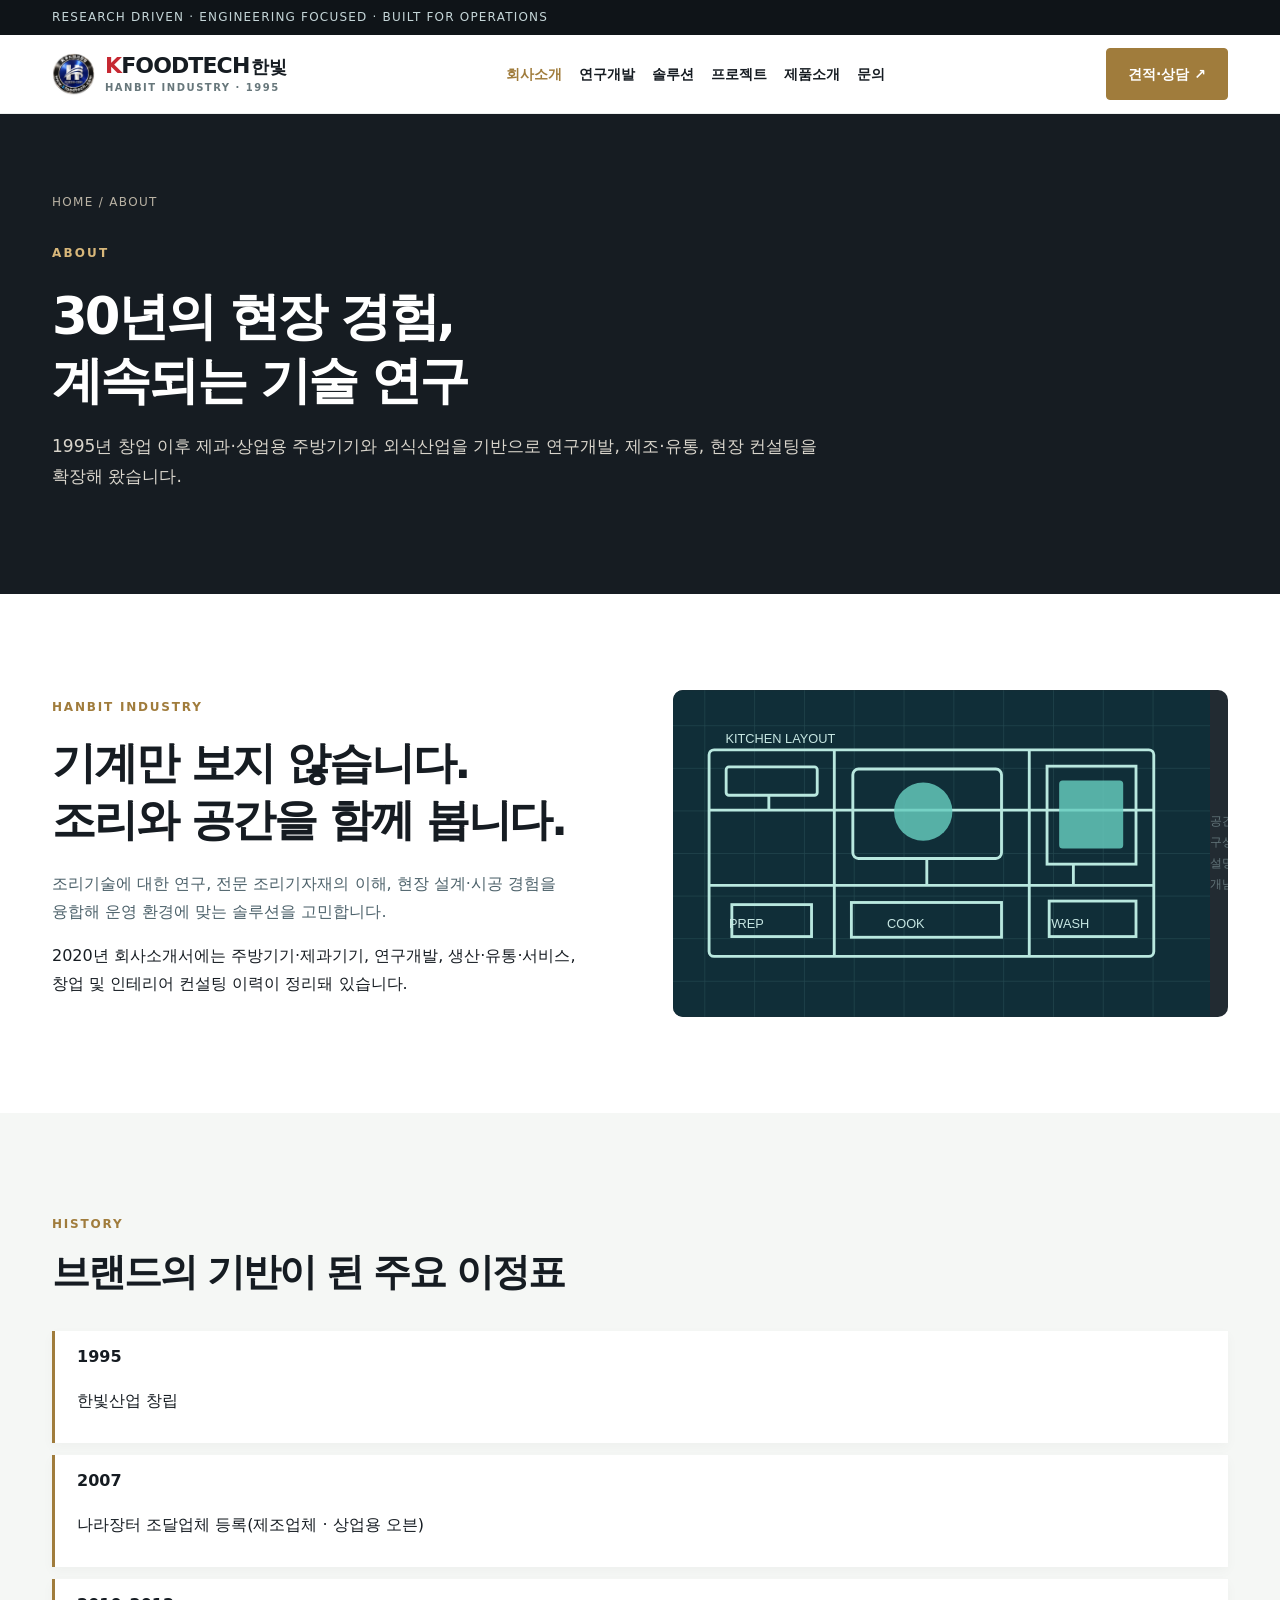
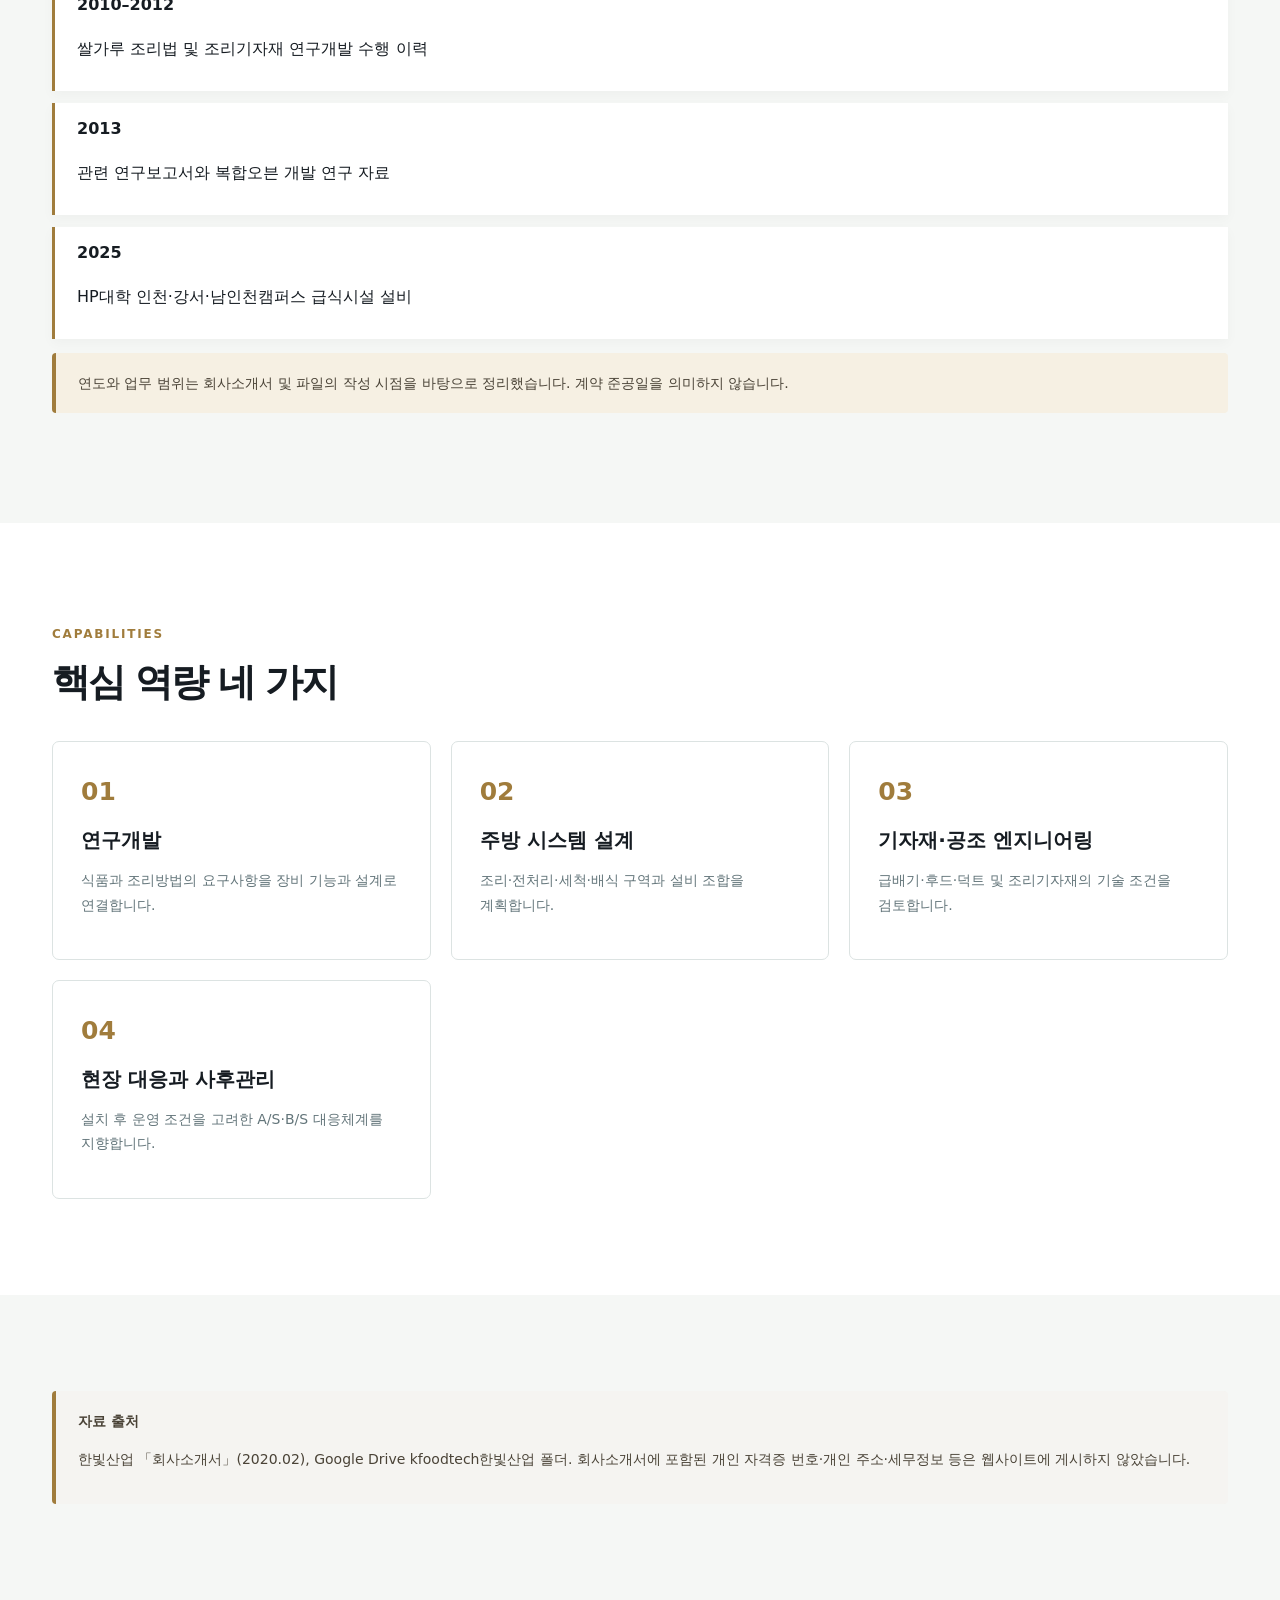
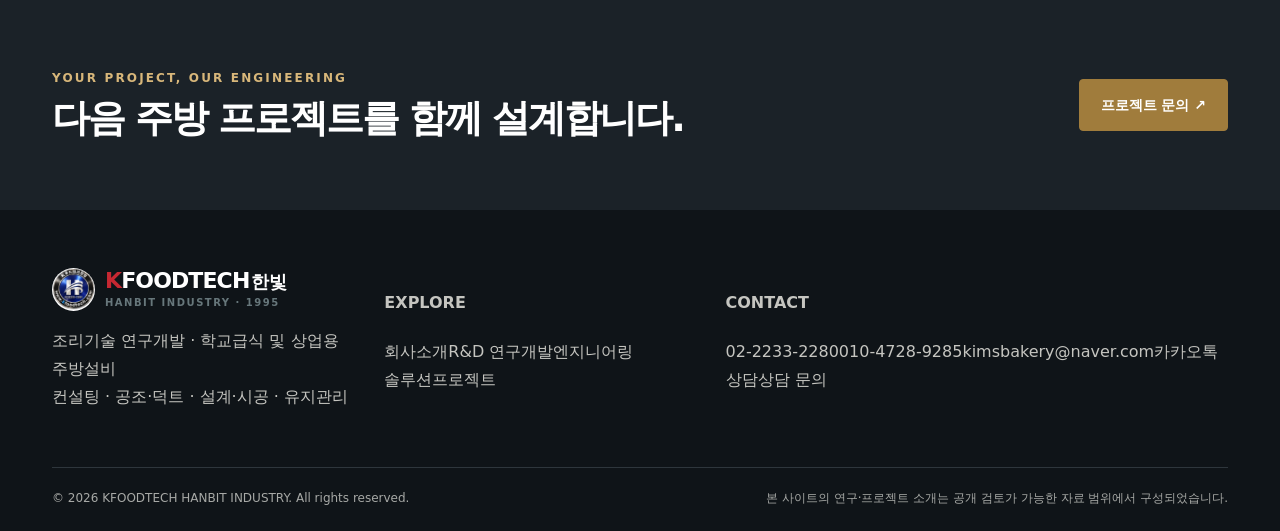
==== commit 711f1ba1: "스타일 캐시 갱신" ====
--- a/about.html
+++ b/about.html
@@ -1 +1 @@
-<!doctype html><html lang="ko"><head><meta charset="utf-8"><meta name="viewport" content="width=device-width,initial-scale=1"><meta name="theme-color" content="#161c22"><meta name="description" content="KFOODTECH한빛 — 나라장터 등록 조달업체. 학교급식·상업용 주방설비와 제과제빵 기계 및 공조·덕트 설계·시공과 사후관리"><title>회사소개 | KFOODTECH한빛</title><link rel="icon" href="assets/hanbit-logo.png" type="image/png"><link rel="stylesheet" href="styles.css"><script defer src="script.js"></script></head><body><div class="notice"><div class="wrap">RESEARCH DRIVEN · ENGINEERING FOCUSED · BUILT FOR OPERATIONS</div></div><header class="header"><nav class="nav wrap" aria-label="주요 메뉴"><a class="brand" href="index.html"><img class="brand-mark" src="assets/hanbit-logo.png" width="43" height="43" alt="KFOODTECH한빛 로고"><span><span class="k">K</span>FOODTECH<span class="hb">한빛</span><small>HANBIT INDUSTRY · 1995</small></span></a><div class="links" id="navlinks"><a href="about.html" aria-current=page>회사소개</a><a href="rnd.html" >연구개발</a><a href="solutions.html" >솔루션</a><a href="projects.html" >프로젝트</a><a href="products.html">제품소개</a><a href="contact.html" >문의</a></div><a class="navcta" href="contact.html">견적·상담 ↗</a><button class="menu-btn" aria-controls="navlinks" aria-expanded="false" aria-label="메뉴 펼치기">☰</button></nav></header><main id="main"><section class="pagehero"><div class="wrap"><div class="crumb">HOME / ABOUT</div><div class="eyebrow" style="color:#d8b77a;margin-top:30px">ABOUT</div><h1>30년의 현장 경험,<br>계속되는 기술 연구</h1><p>1995년 창업 이후 제과·상업용 주방기기와 외식산업을 기반으로 연구개발, 제조·유통, 현장 컨설팅을 확장해 왔습니다.</p></div></section><section class="section"><div class="wrap"><div class="split"><div><span class="kicker">HANBIT INDUSTRY</span><h2 style="font-size:44px;line-height:1.3;letter-spacing:-.05em">기계만 보지 않습니다.<br>조리와 공간을 함께 봅니다.</h2><p class="text-lead">조리기술에 대한 연구, 전문 조리기자재의 이해, 현장 설계·시공 경험을 융합해 운영 환경에 맞는 솔루션을 고민합니다.</p><p>2020년 회사소개서에는 주방기기·제과기기, 연구개발, 생산·유통·서비스, 창업 및 인테리어 컨설팅 이력이 정리돼 있습니다.</p></div><div class="diagram"><img src="assets/kitchen.svg" alt="주방 공간 설계 개념도"><p class="caption">공간 구성 설명용 개념도</p></div></div></div></section><section class="section soft"><div class="wrap"><div class="section-title"><div><span class="kicker">HISTORY</span><h2>브랜드의 기반이 된 주요 이정표</h2></div><p></p></div><div class="timeline"><div><b>1995</b><p>한빛산업 창립</p></div><div><b>2007</b><p>나라장터 조달업체 등록(제조업체 · 상업용 오븐)</p></div><div><b>2010–2012</b><p>쌀가루 조리법 및 조리기자재 연구개발 수행 이력</p></div><div><b>2013</b><p>관련 연구보고서와 복합오븐 개발 연구 자료</p></div><div><b>2025</b><p>HP대학 인천·강서·남인천캠퍼스 급식시설 설비</p></div></div><p class="alert">연도와 업무 범위는 회사소개서 및 파일의 작성 시점을 바탕으로 정리했습니다. 계약 준공일을 의미하지 않습니다.</p></div></section><section class="section"><div class="wrap"><div class="section-title"><div><span class="kicker">CAPABILITIES</span><h2>핵심 역량 네 가지</h2></div><p></p></div><div class="featuregrid"><div class="feature"><span class="num">01</span><h3>연구개발</h3><p>식품과 조리방법의 요구사항을 장비 기능과 설계로 연결합니다.</p></div><div class="feature"><span class="num">02</span><h3>주방 시스템 설계</h3><p>조리·전처리·세척·배식 구역과 설비 조합을 계획합니다.</p></div><div class="feature"><span class="num">03</span><h3>기자재·공조 엔지니어링</h3><p>급배기·후드·덕트 및 조리기자재의 기술 조건을 검토합니다.</p></div><div class="feature"><span class="num">04</span><h3>현장 대응과 사후관리</h3><p>설치 후 운영 조건을 고려한 A/S·B/S 대응체계를 지향합니다.</p></div></div></div></section><section class="section soft"><div class="wrap"><div class="refbox"><b>자료 출처</b><p>한빛산업 「회사소개서」(2020.02), Google Drive kfoodtech한빛산업 폴더. 회사소개서에 포함된 개인 자격증 번호·개인 주소·세무정보 등은 웹사이트에 게시하지 않았습니다.</p></div></div></section></main><section class="cta-strip"><div class="wrap"><div><div class="eyebrow" style="color:#d8b77a">YOUR PROJECT, OUR ENGINEERING</div><h2>다음 주방 프로젝트를 함께 설계합니다.</h2></div><a class="btn" href="contact.html">프로젝트 문의 ↗</a></div></section><footer class="footer"><div class="wrap"><div class="footer-top"><div><a class="brand" href="index.html"><img class="brand-mark" src="assets/hanbit-logo.png" width="43" height="43" alt="KFOODTECH한빛 로고"><span><span class="k">K</span>FOODTECH<span class="hb">한빛</span><small>HANBIT INDUSTRY · 1995</small></span></a><p>조리기술 연구개발 · 학교급식 및 상업용 주방설비<br>컨설팅 · 공조·덕트 · 설계·시공 · 유지관리</p></div><div><h4>EXPLORE</h4><a href="about.html">회사소개</a><a href="rnd.html">R&D 연구개발</a><a href="solutions.html">엔지니어링 솔루션</a><a href="projects.html">프로젝트</a></div><div><h4>CONTACT</h4><a href="tel:0222332280">02-2233-2280</a><a href="tel:01047289285">010-4728-9285</a><a href="mailto:kimsbakery@naver.com">kimsbakery@naver.com</a><a href="http://pf.kakao.com/_vTyWX/chat" target="_blank" rel="noopener">카카오톡 상담</a><a href="contact.html">상담 문의</a></div></div><div class="footer-bottom"><span>© <span data-year>2026</span> KFOODTECH HANBIT INDUSTRY. All rights reserved.</span><span>본 사이트의 연구·프로젝트 소개는 공개 검토가 가능한 자료 범위에서 구성되었습니다.</span></div></div></footer><nav class="mobile-contact" aria-label="빠른 문의"><a href="https://docs.google.com/forms/d/e/1FAIpQLScyhEostT-k2H9TtkbN9D1aw6znj-16dAzOVldhvWlVK_r4iw/viewform" target="_blank" rel="noopener">문의서</a><a href="tel:0222332280">전화</a><a href="sms:01047289285">문자</a><a href="http://pf.kakao.com/_vTyWX/chat" target="_blank" rel="noopener">카카오톡</a></nav></body></html>+<!doctype html><html lang="ko"><head><meta charset="utf-8"><meta name="viewport" content="width=device-width,initial-scale=1"><meta name="theme-color" content="#161c22"><meta name="description" content="KFOODTECH한빛 — 나라장터 등록 조달업체. 학교급식·상업용 주방설비와 제과제빵 기계 및 공조·덕트 설계·시공과 사후관리"><title>회사소개 | KFOODTECH한빛</title><link rel="icon" href="assets/hanbit-logo.png" type="image/png"><link rel="stylesheet" href="styles.css?v=20261103b"><script defer src="script.js"></script></head><body><div class="notice"><div class="wrap">RESEARCH DRIVEN · ENGINEERING FOCUSED · BUILT FOR OPERATIONS</div></div><header class="header"><nav class="nav wrap" aria-label="주요 메뉴"><a class="brand" href="index.html"><img class="brand-mark" src="assets/hanbit-logo.png" width="43" height="43" alt="KFOODTECH한빛 로고"><span><span class="k">K</span>FOODTECH<span class="hb">한빛</span><small>HANBIT INDUSTRY · 1995</small></span></a><div class="links" id="navlinks"><a href="about.html" aria-current=page>회사소개</a><a href="rnd.html" >연구개발</a><a href="solutions.html" >솔루션</a><a href="projects.html" >프로젝트</a><a href="products.html">제품소개</a><a href="contact.html" >문의</a></div><a class="navcta" href="contact.html">견적·상담 ↗</a><button class="menu-btn" aria-controls="navlinks" aria-expanded="false" aria-label="메뉴 펼치기">☰</button></nav></header><main id="main"><section class="pagehero"><div class="wrap"><div class="crumb">HOME / ABOUT</div><div class="eyebrow" style="color:#d8b77a;margin-top:30px">ABOUT</div><h1>30년의 현장 경험,<br>계속되는 기술 연구</h1><p>1995년 창업 이후 제과·상업용 주방기기와 외식산업을 기반으로 연구개발, 제조·유통, 현장 컨설팅을 확장해 왔습니다.</p></div></section><section class="section"><div class="wrap"><div class="split"><div><span class="kicker">HANBIT INDUSTRY</span><h2 style="font-size:44px;line-height:1.3;letter-spacing:-.05em">기계만 보지 않습니다.<br>조리와 공간을 함께 봅니다.</h2><p class="text-lead">조리기술에 대한 연구, 전문 조리기자재의 이해, 현장 설계·시공 경험을 융합해 운영 환경에 맞는 솔루션을 고민합니다.</p><p>2020년 회사소개서에는 주방기기·제과기기, 연구개발, 생산·유통·서비스, 창업 및 인테리어 컨설팅 이력이 정리돼 있습니다.</p></div><div class="diagram"><img src="assets/kitchen.svg" alt="주방 공간 설계 개념도"><p class="caption">공간 구성 설명용 개념도</p></div></div></div></section><section class="section soft"><div class="wrap"><div class="section-title"><div><span class="kicker">HISTORY</span><h2>브랜드의 기반이 된 주요 이정표</h2></div><p></p></div><div class="timeline"><div><b>1995</b><p>한빛산업 창립</p></div><div><b>2007</b><p>나라장터 조달업체 등록(제조업체 · 상업용 오븐)</p></div><div><b>2010–2012</b><p>쌀가루 조리법 및 조리기자재 연구개발 수행 이력</p></div><div><b>2013</b><p>관련 연구보고서와 복합오븐 개발 연구 자료</p></div><div><b>2025</b><p>HP대학 인천·강서·남인천캠퍼스 급식시설 설비</p></div></div><p class="alert">연도와 업무 범위는 회사소개서 및 파일의 작성 시점을 바탕으로 정리했습니다. 계약 준공일을 의미하지 않습니다.</p></div></section><section class="section"><div class="wrap"><div class="section-title"><div><span class="kicker">CAPABILITIES</span><h2>핵심 역량 네 가지</h2></div><p></p></div><div class="featuregrid"><div class="feature"><span class="num">01</span><h3>연구개발</h3><p>식품과 조리방법의 요구사항을 장비 기능과 설계로 연결합니다.</p></div><div class="feature"><span class="num">02</span><h3>주방 시스템 설계</h3><p>조리·전처리·세척·배식 구역과 설비 조합을 계획합니다.</p></div><div class="feature"><span class="num">03</span><h3>기자재·공조 엔지니어링</h3><p>급배기·후드·덕트 및 조리기자재의 기술 조건을 검토합니다.</p></div><div class="feature"><span class="num">04</span><h3>현장 대응과 사후관리</h3><p>설치 후 운영 조건을 고려한 A/S·B/S 대응체계를 지향합니다.</p></div></div></div></section><section class="section soft"><div class="wrap"><div class="refbox"><b>자료 출처</b><p>한빛산업 「회사소개서」(2020.02), Google Drive kfoodtech한빛산업 폴더. 회사소개서에 포함된 개인 자격증 번호·개인 주소·세무정보 등은 웹사이트에 게시하지 않았습니다.</p></div></div></section></main><section class="cta-strip"><div class="wrap"><div><div class="eyebrow" style="color:#d8b77a">YOUR PROJECT, OUR ENGINEERING</div><h2>다음 주방 프로젝트를 함께 설계합니다.</h2></div><a class="btn" href="contact.html">프로젝트 문의 ↗</a></div></section><footer class="footer"><div class="wrap"><div class="footer-top"><div><a class="brand" href="index.html"><img class="brand-mark" src="assets/hanbit-logo.png" width="43" height="43" alt="KFOODTECH한빛 로고"><span><span class="k">K</span>FOODTECH<span class="hb">한빛</span><small>HANBIT INDUSTRY · 1995</small></span></a><p>조리기술 연구개발 · 학교급식 및 상업용 주방설비<br>컨설팅 · 공조·덕트 · 설계·시공 · 유지관리</p></div><div><h4>EXPLORE</h4><a href="about.html">회사소개</a><a href="rnd.html">R&D 연구개발</a><a href="solutions.html">엔지니어링 솔루션</a><a href="projects.html">프로젝트</a></div><div><h4>CONTACT</h4><a href="tel:0222332280">02-2233-2280</a><a href="tel:01047289285">010-4728-9285</a><a href="mailto:kimsbakery@naver.com">kimsbakery@naver.com</a><a href="http://pf.kakao.com/_vTyWX/chat" target="_blank" rel="noopener">카카오톡 상담</a><a href="contact.html">상담 문의</a></div></div><div class="footer-bottom"><span>© <span data-year>2026</span> KFOODTECH HANBIT INDUSTRY. All rights reserved.</span><span>본 사이트의 연구·프로젝트 소개는 공개 검토가 가능한 자료 범위에서 구성되었습니다.</span></div></div></footer><nav class="mobile-contact" aria-label="빠른 문의"><a href="https://docs.google.com/forms/d/e/1FAIpQLScyhEostT-k2H9TtkbN9D1aw6znj-16dAzOVldhvWlVK_r4iw/viewform" target="_blank" rel="noopener">문의서</a><a href="tel:0222332280">전화</a><a href="sms:01047289285">문자</a><a href="http://pf.kakao.com/_vTyWX/chat" target="_blank" rel="noopener">카카오톡</a></nav></body></html>
--- a/styles.css
+++ b/styles.css
@@ -1 +1 @@
-:root{--ink:#161c22;--deep:#161c22;--navy:#222b32;--teal:#a07c3c;--sea:#e8d9b8;--gold:#b08a45;--red:#c62832;--paper:#f5f7f5;--line:#dce3e2;--muted:#63757a;--white:#fff;--sans:'Pretendard','Noto Sans KR',-apple-system,BlinkMacSystemFont,'Segoe UI',sans}*{box-sizing:border-box}html{scroll-behavior:smooth}body{font-family:var(--sans);margin:0;color:var(--ink);background:white;line-height:1.75;word-break:keep-all}a{color:inherit;text-decoration:none}img{max-width:100%;display:block}button,input,select,textarea{font:inherit}.wrap{max-width:1240px;margin:auto;padding:0 32px}.notice{background:#0f1418;color:#c5d6d8;font-size:12px;letter-spacing:.1em;padding:7px 0}.header{position:sticky;top:0;background:rgba(255,255,255,.96);backdrop-filter:blur(15px);border-bottom:1px solid #edf0ef;z-index:50}.nav{min-height:78px;display:flex;align-items:center;gap:24px;justify-content:space-between}.brand{display:flex;align-items:center;gap:10px;font-weight:850;letter-spacing:-.04em;font-size:22px;line-height:1}.brand small{display:block;font-size:10px;color:#67777b;letter-spacing:.15em;margin-top:6px}.brand svg{width:43px;height:43px;flex:none}.links{display:flex;gap:17px;align-items:center;font-weight:650;font-size:14px}.links a:hover,.links a[aria-current=page]{color:var(--teal)}.navcta,.btn{display:inline-flex;align-items:center;justify-content:center;gap:10px;padding:13px 21px;border-radius:4px;background:var(--teal);color:white;font-weight:700;font-size:14px;border:1px solid var(--teal);transition:.2s}.navcta:hover,.btn:hover{background:#86662f}.btn.ghost{background:transparent;color:#fff;border-color:rgba(255,255,255,.48)}.btn.outline{color:var(--ink);background:transparent;border-color:#b9ac91}.menu-btn{display:none;border:0;background:transparent;font-size:26px;cursor:pointer}.hero{background:var(--deep);color:#fff;overflow:hidden}.hero-grid{min-height:590px;display:grid;grid-template-columns:1.03fr .97fr;align-items:stretch}.hero-text{padding:100px 20px 90px 0;position:relative;z-index:2}.eyebrow{font-size:12px;font-weight:800;color:var(--teal);letter-spacing:.18em;text-transform:uppercase}.hero .eyebrow{color:#d8b77a}.hero h1{font-size:clamp(42px,4.4vw,69px);line-height:1.22;letter-spacing:-.065em;margin:22px 0 26px;font-weight:800}.hero p{font-size:17px;color:#c8d6d9;max-width:530px}.actions{display:flex;gap:12px;flex-wrap:wrap;margin-top:33px}.hero-visual{min-height:480px;position:relative;display:flex;align-items:center;justify-content:center;background:radial-gradient(circle at 60% 40%,#3a4650 0,#161c22 60%)}.hero-visual img{width:100%;height:100%;object-fit:contain}.visual-note{position:absolute;right:20px;bottom:25px;background:#161c22cf;color:#e5f7f3;border:1px solid #7ba9a955;padding:10px 14px;font-size:11px;letter-spacing:.05em}.stats{background:#f3f1ec;border-bottom:1px solid #e4ddd0}.stats .wrap{display:grid;grid-template-columns:repeat(4,1fr)}.stat{padding:23px 24px;border-right:1px solid #ddd5c5}.stat:first-child{padding-left:0}.stat:last-child{border-right:0}.stat strong{font-size:22px;display:block;line-height:1.2;color:#161c22}.stat span{font-size:12px;color:var(--muted);display:block;margin-top:5px}.section{padding:96px 0}.section.soft,.soft{background:var(--paper)}.section-title{margin:0 0 35px}.section-title h2,h2{font-size:clamp(28px,3vw,43px);line-height:1.25;letter-spacing:-.055em;margin:11px 0 16px}.section-title p{max-width:770px;color:var(--muted);font-size:16px}.kicker{font-weight:800;font-size:12px;letter-spacing:.15em;color:var(--teal);text-transform:uppercase}.cards{display:grid;grid-template-columns:repeat(3,minmax(0,1fr));gap:24px}.card{min-width:0;background:white;border:1px solid var(--line);border-radius:9px;overflow:hidden;transition:box-shadow .2s,transform .2s}.card:hover{box-shadow:0 12px 34px #1b222815;transform:translateY(-2px)}.thumb{height:185px;background:#222b32}.thumb img{width:100%;height:100%;object-fit:cover}.card .pad{padding:25px}.tag,.label{color:var(--teal);font-weight:800;letter-spacing:.08em;font-size:12px}.card h3{font-size:21px;line-height:1.4;letter-spacing:-.03em;margin:9px 0}.card p{font-size:14px;color:var(--muted);margin:12px 0 20px}.more{font-size:14px;color:#86662f;font-weight:800}.split{display:grid;grid-template-columns:1fr 1fr;gap:66px;align-items:center}.split h2{margin:14px 0 22px}.text-lead{font-size:16px;color:#4d626b}.bullets{list-style:none;padding:0;margin:22px 0}.bullets li{border-bottom:1px solid #dfe6e5;padding:10px 0;color:#354b53}.bullets li:before{content:'↗';color:var(--teal);margin-right:10px}.diagram{min-height:275px;background:#222b32;display:flex;align-items:center;justify-content:center;border-radius:10px;overflow:hidden}.diagram img{max-width:100%;width:100%;height:100%;max-height:480px;object-fit:contain}.caption{font-size:12px;color:var(--muted);margin-top:12px}.project{display:grid;grid-template-columns:1.1fr .9fr;background:var(--paper);border-radius:10px;overflow:hidden;margin:20px 0}.project .image{min-height:300px;background:#2a343c}.project .image img{width:100%;height:100%;object-fit:cover}.project .info{padding:34px;align-self:center}.project .info h3{font-size:25px;line-height:1.3;margin:12px 0}.project .info p{color:var(--muted)}.chips{display:flex;gap:7px;flex-wrap:wrap;margin:20px 0}.chip{font-size:11px;background:#f1eadc;border-radius:25px;color:#86662f;padding:4px 11px}.steps{display:grid;grid-template-columns:repeat(4,1fr);gap:16px}.step{padding:25px;background:white;border:1px solid var(--line);border-top:4px solid var(--teal)}.n,.num{color:var(--teal);font-weight:900;font-size:25px}.step h3{font-size:18px}.step p{font-size:13px;color:var(--muted)}.pagehero{background:#161c22;color:#fff;padding:78px 0 85px}.pagehero h1{font-size:clamp(38px,4vw,59px);line-height:1.25;letter-spacing:-.055em;margin:20px 0}.pagehero p{max-width:820px;color:#d9d5cc;font-size:17px}.crumb{color:#b9b2a4;font-size:12px;letter-spacing:.11em}.featuregrid{display:grid;grid-template-columns:repeat(3,minmax(0,1fr));gap:20px}.feature{background:white;border:1px solid var(--line);padding:28px;border-radius:7px}.feature h3{font-size:20px;line-height:1.4;margin:12px 0}.feature p{color:var(--muted);font-size:14px}.timeline{display:grid;gap:12px}.timeline>div{border-left:3px solid var(--teal);padding:12px 22px;background:#fff;box-shadow:0 4px 12px #1b222808}.timeline strong{display:block}.alert,.refbox{border-left:4px solid var(--teal);padding:18px 22px;background:#f6f0e3;color:#4a4337;font-size:14px;border-radius:4px}.refbox{background:#f5f4f1}.cta-strip{background:#1b2228;color:white;padding:68px 0}.cta-strip .wrap{display:flex;justify-content:space-between;align-items:center;gap:30px}.cta-strip h2{margin:5px 0 0}.footer{background:#0f1418;color:#c5c5c0;padding:58px 0 22px}.footer-top{display:flex;justify-content:space-between;gap:34px;align-items:flex-start}.footer-top .brand{color:white}.footer-top .links{flex-wrap:wrap}.footer-bottom{margin-top:40px;border-top:1px solid #2e363c;padding-top:20px;display:flex;justify-content:space-between;gap:20px;font-size:12px;color:#a7a9a6}.filters{display:flex;gap:10px;flex-wrap:wrap;margin-bottom:25px}.filters button{border:1px solid #d3cbbb;background:white;padding:10px 17px;border-radius:6px;cursor:pointer}.filters button[aria-pressed=true]{background:var(--deep);color:white}.item[hidden]{display:none}.spec{background:#f5f1e8;padding:15px;border-radius:7px}.source,.small{font-size:13px;color:#6d6f6b}.card.item{padding:26px}.card.item>img{height:290px;object-fit:contain;margin:12px auto;background:#fff}.card.item p{margin:10px 0}.card.item .spec{margin-top:18px}.section>.wrap>.cards:not(:only-child){margin-top:24px}.card>img{width:100%;object-fit:contain}.notice+.section{margin-top:0}a:focus-visible,button:focus-visible{outline:3px solid var(--teal);outline-offset:4px}section[id]{scroll-margin-top:110px}@media(max-width:1100px){.links{gap:13px;font-size:13px}.navcta{padding:11px 14px}}@media(max-width:930px){.wrap{padding:0 25px}.nav{min-height:70px}.menu-btn{display:block;margin-left:auto}.navcta{display:none}.header .links{display:none;position:absolute;left:0;right:0;top:100%;background:white;padding:20px 28px;box-shadow:0 16px 24px #1b222830;flex-direction:column;align-items:flex-start;gap:14px}.header .links.open{display:flex}.hero-grid{grid-template-columns:1fr}.hero-text{padding:75px 0 40px}.hero-visual{min-height:340px}.split{gap:28px}.cards,.featuregrid{grid-template-columns:repeat(2,minmax(0,1fr))}.stats .wrap{grid-template-columns:repeat(2,1fr)}.stat:nth-child(2){border-right:0}}@media(max-width:650px){.wrap{padding:0 18px}.hero h1{font-size:42px}.section{padding:62px 0}.cards,.featuregrid,.split,.steps{grid-template-columns:1fr}.section-title h2,h2{font-size:29px}.project{grid-template-columns:1fr}.project .image{min-height:220px}.project .info{padding:25px}.footer-top,.footer-bottom,.cta-strip .wrap{display:block}.footer-top .links{margin-top:20px}.footer-bottom span{display:block;margin:10px 0}.stats .wrap{grid-template-columns:1fr 1fr}.stat{padding:20px 10px}.stat strong{font-size:18px}.pagehero{padding:54px 0}.card.item>img{height:220px}}@media(prefers-reduced-motion:reduce){*{scroll-behavior:auto!important;transition:none!important;animation:none!important}}.brand .k{color:var(--red)}.brand .hb{font-size:.82em;margin-left:2px}.brand-mark{width:43px;height:43px;flex:none;border-radius:50%;object-fit:cover}.trust-row{display:grid;grid-template-columns:repeat(3,1fr);gap:14px;margin-top:26px}.trust{border:1px solid #d6c6a5;background:#fffaf0;padding:20px 22px;border-radius:7px}.trust b{display:block;font-size:15px;margin-bottom:6px}.trust span{font-size:13px;color:var(--muted)}.family{background:#fff;border:1px solid var(--line);border-radius:9px;padding:24px;margin-bottom:16px}.family h3{margin:0 0 14px;font-size:20px}.family .tagline{font-size:10px;letter-spacing:.08em;color:#86662f;border:1px solid #d6c6a5;padding:2px 7px;margin-left:8px;vertical-align:middle;border-radius:3px}.family-grid{display:grid;grid-template-columns:repeat(4,1fr);gap:10px}.family-grid a,.family-grid span{display:block;padding:13px 14px;border:1px solid var(--line);border-radius:6px;background:var(--paper);font-size:14px;font-weight:700}.family-grid a:hover{border-color:var(--gold);color:#86662f}.family-grid small{display:block;font-weight:400;font-size:11px;color:var(--muted);margin-top:3px}.packages{display:grid;grid-template-columns:repeat(3,1fr);gap:14px;margin-top:20px}.package{background:var(--deep);color:#fff;padding:20px 22px;border-radius:7px}.package b{display:block;color:var(--gold);margin-bottom:6px}.package span{font-size:13px;color:#d4d1c8}.channels{display:grid;grid-template-columns:1.4fr repeat(3,1fr);gap:14px}.channel{border:1px solid var(--line);background:#fff;padding:22px;border-radius:8px;display:grid;gap:8px;align-content:start}.channel.main{background:var(--deep);color:#fff;border-color:var(--deep)}.channel b{font-size:12px;letter-spacing:.06em;color:#86662f}.channel.main b{color:var(--gold)}.channel strong{font-size:18px}.channel small{font-size:12px;color:var(--muted)}.channel.main small{color:#b9b6ad}.subcats{display:flex;flex-wrap:wrap;gap:6px;margin-top:14px}.subcats span{font-size:12px;border:1px solid #d3cbbb;border-radius:4px;padding:4px 9px;background:#fff}.plan-anim{width:92%;max-width:620px;margin:0}.plan-anim svg,.plan-anim object{display:block;width:100%;height:auto;border:1px solid #5b6b72}.plan-anim figcaption{color:#c9d2d2;font-size:11px;text-align:center;margin-top:12px}.mobile-contact{display:none}@media(max-width:930px){.channels{grid-template-columns:1fr 1fr}.channel.main{grid-column:1/-1}.family-grid{grid-template-columns:repeat(2,1fr)}}@media(max-width:650px){.trust-row,.packages{grid-template-columns:1fr}.mobile-contact{display:grid;grid-template-columns:1.3fr 1fr 1fr 1.2fr;position:fixed;left:0;right:0;bottom:0;z-index:60;background:var(--deep)}.mobile-contact a{color:#fff;text-align:center;padding:14px 4px;font-size:13px;font-weight:700;border-left:1px solid #ffffff22}.mobile-contact a:first-child{background:var(--gold);color:#161c22;border:0}body{padding-bottom:50px}.channels{grid-template-columns:1fr}}+:root{--ink:#161c22;--deep:#161c22;--navy:#222b32;--teal:#a07c3c;--sea:#e8d9b8;--gold:#b08a45;--red:#c62832;--paper:#f5f7f5;--line:#dce3e2;--muted:#63757a;--white:#fff;--sans:'Pretendard','Noto Sans KR',-apple-system,BlinkMacSystemFont,'Segoe UI',sans}*{box-sizing:border-box}html{scroll-behavior:smooth}body{font-family:var(--sans);margin:0;color:var(--ink);background:white;line-height:1.75;word-break:keep-all}a{color:inherit;text-decoration:none}img{max-width:100%;display:block}button,input,select,textarea{font:inherit}.wrap{max-width:1240px;margin:auto;padding:0 32px}.notice{background:#0f1418;color:#c5d6d8;font-size:12px;letter-spacing:.1em;padding:7px 0}.header{position:sticky;top:0;background:rgba(255,255,255,.96);backdrop-filter:blur(15px);border-bottom:1px solid #edf0ef;z-index:50}.nav{min-height:78px;display:flex;align-items:center;gap:24px;justify-content:space-between}.brand{display:flex;align-items:center;gap:10px;font-weight:850;letter-spacing:-.04em;font-size:22px;line-height:1}.brand small{display:block;font-size:10px;color:#67777b;letter-spacing:.15em;margin-top:6px}.brand svg{width:43px;height:43px;flex:none}.links{display:flex;gap:17px;align-items:center;font-weight:650;font-size:14px}.links a:hover,.links a[aria-current=page]{color:var(--teal)}.navcta,.btn{display:inline-flex;align-items:center;justify-content:center;gap:10px;padding:13px 21px;border-radius:4px;background:var(--teal);color:white;font-weight:700;font-size:14px;border:1px solid var(--teal);transition:.2s}.navcta:hover,.btn:hover{background:#86662f}.btn.ghost{background:transparent;color:#fff;border-color:rgba(255,255,255,.48)}.btn.outline{color:var(--ink);background:transparent;border-color:#b9ac91}.menu-btn{display:none;border:0;background:transparent;font-size:26px;cursor:pointer}.hero{background:var(--deep);color:#fff;overflow:hidden}.hero-grid{min-height:590px;display:grid;grid-template-columns:1.03fr .97fr;align-items:stretch}.hero-text{padding:100px 20px 90px 0;position:relative;z-index:2}.eyebrow{font-size:12px;font-weight:800;color:var(--teal);letter-spacing:.18em;text-transform:uppercase}.hero .eyebrow{color:#d8b77a}.hero h1{font-size:clamp(42px,4.4vw,69px);line-height:1.22;letter-spacing:-.065em;margin:22px 0 26px;font-weight:800}.hero p{font-size:17px;color:#c8d6d9;max-width:530px}.actions{display:flex;gap:12px;flex-wrap:wrap;margin-top:33px}.hero-visual{min-height:480px;position:relative;display:flex;align-items:center;justify-content:center;background:radial-gradient(circle at 60% 40%,#3a4650 0,#161c22 60%)}.hero-visual img{width:100%;height:100%;object-fit:contain}.visual-note{position:absolute;right:20px;bottom:25px;background:#161c22cf;color:#e5f7f3;border:1px solid #7ba9a955;padding:10px 14px;font-size:11px;letter-spacing:.05em}.stats{background:#f3f1ec;border-bottom:1px solid #e4ddd0}.stats .wrap{display:grid;grid-template-columns:repeat(4,1fr)}.stat{padding:23px 24px;border-right:1px solid #ddd5c5}.stat:first-child{padding-left:0}.stat:last-child{border-right:0}.stat strong{font-size:22px;display:block;line-height:1.2;color:#161c22}.stat span{font-size:12px;color:var(--muted);display:block;margin-top:5px}.section{padding:96px 0}.section.soft,.soft{background:var(--paper)}.section-title{margin:0 0 35px}.section-title h2,h2{font-size:clamp(28px,3vw,43px);line-height:1.25;letter-spacing:-.055em;margin:11px 0 16px}.section-title p{max-width:770px;color:var(--muted);font-size:16px}.kicker{font-weight:800;font-size:12px;letter-spacing:.15em;color:var(--teal);text-transform:uppercase}.cards{display:grid;grid-template-columns:repeat(3,minmax(0,1fr));gap:24px}.card{min-width:0;background:white;border:1px solid var(--line);border-radius:9px;overflow:hidden;transition:box-shadow .2s,transform .2s}.card:hover{box-shadow:0 12px 34px #1b222815;transform:translateY(-2px)}.thumb{height:185px;background:#222b32}.thumb img{width:100%;height:100%;object-fit:cover}.card .pad{padding:25px}.tag,.label{color:var(--teal);font-weight:800;letter-spacing:.08em;font-size:12px}.card h3{font-size:21px;line-height:1.4;letter-spacing:-.03em;margin:9px 0}.card p{font-size:14px;color:var(--muted);margin:12px 0 20px}.more{font-size:14px;color:#86662f;font-weight:800}.split{display:grid;grid-template-columns:1fr 1fr;gap:66px;align-items:center}.split h2{margin:14px 0 22px}.text-lead{font-size:16px;color:#4d626b}.bullets{list-style:none;padding:0;margin:22px 0}.bullets li{border-bottom:1px solid #dfe6e5;padding:10px 0;color:#354b53}.bullets li:before{content:'↗';color:var(--teal);margin-right:10px}.diagram{min-height:275px;background:#222b32;display:flex;align-items:center;justify-content:center;border-radius:10px;overflow:hidden}.diagram img{max-width:100%;width:100%;height:100%;max-height:480px;object-fit:contain}.caption{font-size:12px;color:var(--muted);margin-top:12px}.project{display:grid;grid-template-columns:1.1fr .9fr;background:var(--paper);border-radius:10px;overflow:hidden;margin:20px 0}.project .image{min-height:300px;background:#2a343c}.project .image img{width:100%;height:100%;object-fit:cover}.project .info{padding:34px;align-self:center}.project .info h3{font-size:25px;line-height:1.3;margin:12px 0}.project .info p{color:var(--muted)}.chips{display:flex;gap:7px;flex-wrap:wrap;margin:20px 0}.chip{font-size:11px;background:#f1eadc;border-radius:25px;color:#86662f;padding:4px 11px}.steps{display:grid;grid-template-columns:repeat(4,1fr);gap:16px}.step{padding:25px;background:white;border:1px solid var(--line);border-top:4px solid var(--teal)}.n,.num{color:var(--teal);font-weight:900;font-size:25px}.step h3{font-size:18px}.step p{font-size:13px;color:var(--muted)}.pagehero{background:#161c22;color:#fff;padding:78px 0 85px}.pagehero h1{font-size:clamp(38px,4vw,59px);line-height:1.25;letter-spacing:-.055em;margin:20px 0}.pagehero p{max-width:820px;color:#d9d5cc;font-size:17px}.crumb{color:#b9b2a4;font-size:12px;letter-spacing:.11em}.featuregrid{display:grid;grid-template-columns:repeat(3,minmax(0,1fr));gap:20px}.feature{background:white;border:1px solid var(--line);padding:28px;border-radius:7px}.feature h3{font-size:20px;line-height:1.4;margin:12px 0}.feature p{color:var(--muted);font-size:14px}.timeline{display:grid;gap:12px}.timeline>div{border-left:3px solid var(--teal);padding:12px 22px;background:#fff;box-shadow:0 4px 12px #1b222808}.timeline strong{display:block}.alert,.refbox{border-left:4px solid var(--teal);padding:18px 22px;background:#f6f0e3;color:#4a4337;font-size:14px;border-radius:4px}.refbox{background:#f5f4f1}.cta-strip{background:#1b2228;color:white;padding:68px 0}.cta-strip .wrap{display:flex;justify-content:space-between;align-items:center;gap:30px}.cta-strip h2{margin:5px 0 0}.footer{background:#0f1418;color:#c5c5c0;padding:58px 0 22px}.footer-top{display:flex;justify-content:space-between;gap:34px;align-items:flex-start}.footer-top .brand{color:white}.footer-top .links{flex-wrap:wrap}.footer-bottom{margin-top:40px;border-top:1px solid #2e363c;padding-top:20px;display:flex;justify-content:space-between;gap:20px;font-size:12px;color:#a7a9a6}.filters{display:flex;gap:10px;flex-wrap:wrap;margin-bottom:25px}.filters button{border:1px solid #d3cbbb;background:white;padding:10px 17px;border-radius:6px;cursor:pointer}.filters button[aria-pressed=true]{background:var(--deep);color:white}.item[hidden]{display:none}.spec{background:#f5f1e8;padding:15px;border-radius:7px}.source,.small{font-size:13px;color:#6d6f6b}.card.item{padding:26px}.card.item>img{height:290px;object-fit:contain;margin:12px auto;background:#fff}.card.item p{margin:10px 0}.card.item .spec{margin-top:18px}.section>.wrap>.cards:not(:only-child){margin-top:24px}.card>img{width:100%;object-fit:contain}.notice+.section{margin-top:0}a:focus-visible,button:focus-visible{outline:3px solid var(--teal);outline-offset:4px}section[id]{scroll-margin-top:110px}@media(max-width:1100px){.links{gap:13px;font-size:13px}.navcta{padding:11px 14px}}@media(max-width:930px){.wrap{padding:0 25px}.nav{min-height:70px}.menu-btn{display:block;margin-left:auto}.navcta{display:none}.header .links{display:none;position:absolute;left:0;right:0;top:100%;background:white;padding:20px 28px;box-shadow:0 16px 24px #1b222830;flex-direction:column;align-items:flex-start;gap:14px}.header .links.open{display:flex}.hero-grid{grid-template-columns:1fr}.hero-text{padding:75px 0 40px}.hero-visual{min-height:340px}.split{gap:28px}.cards,.featuregrid{grid-template-columns:repeat(2,minmax(0,1fr))}.stats .wrap{grid-template-columns:repeat(2,1fr)}.stat:nth-child(2){border-right:0}}@media(max-width:650px){.wrap{padding:0 18px}.hero h1{font-size:42px}.section{padding:62px 0}.cards,.featuregrid,.split,.steps{grid-template-columns:1fr}.section-title h2,h2{font-size:29px}.project{grid-template-columns:1fr}.project .image{min-height:220px}.project .info{padding:25px}.footer-top,.footer-bottom,.cta-strip .wrap{display:block}.footer-top .links{margin-top:20px}.footer-bottom span{display:block;margin:10px 0}.stats .wrap{grid-template-columns:1fr 1fr}.stat{padding:20px 10px}.stat strong{font-size:18px}.pagehero{padding:54px 0}.card.item>img{height:220px}}@media(prefers-reduced-motion:reduce){*{scroll-behavior:auto!important;transition:none!important;animation:none!important}}.brand .k{color:var(--red)}.brand .hb{font-size:.82em;margin-left:2px}.brand-mark{width:43px;height:43px;flex:none;border-radius:50%;object-fit:cover}.trust-row{display:grid;grid-template-columns:repeat(3,1fr);gap:14px;margin-top:26px}.trust{border:1px solid #d6c6a5;background:#fffaf0;padding:20px 22px;border-radius:7px}.trust b{display:block;font-size:15px;margin-bottom:6px}.trust span{font-size:13px;color:var(--muted)}.family{background:#fff;border:1px solid var(--line);border-radius:9px;padding:24px;margin-bottom:16px}.family h3{margin:0 0 14px;font-size:20px}.family .tagline{font-size:10px;letter-spacing:.08em;color:#86662f;border:1px solid #d6c6a5;padding:2px 7px;margin-left:8px;vertical-align:middle;border-radius:3px}.family-grid{display:grid;grid-template-columns:repeat(4,1fr);gap:10px}.family-grid a,.family-grid span{display:block;padding:13px 14px;border:1px solid var(--line);border-radius:6px;background:var(--paper);font-size:14px;font-weight:700}.family-grid a:hover{border-color:var(--gold);color:#86662f}.family-grid small{display:block;font-weight:400;font-size:11px;color:var(--muted);margin-top:3px}.packages{display:grid;grid-template-columns:repeat(3,1fr);gap:14px;margin-top:20px}.package{background:var(--deep);color:#fff;padding:20px 22px;border-radius:7px}.package b{display:block;color:var(--gold);margin-bottom:6px}.package span{font-size:13px;color:#d4d1c8}.channels{display:grid;grid-template-columns:1.4fr repeat(3,1fr);gap:14px}.channel{border:1px solid var(--line);background:#fff;padding:22px;border-radius:8px;display:grid;gap:8px;align-content:start}.channel.main{background:var(--deep);color:#fff;border-color:var(--deep)}.channel b{font-size:12px;letter-spacing:.06em;color:#86662f}.channel.main b{color:var(--gold)}.channel strong{font-size:18px}.channel small{font-size:12px;color:var(--muted)}.channel.main small{color:#b9b6ad}.subcats{display:flex;flex-wrap:wrap;gap:6px;margin-top:14px}.subcats span{font-size:12px;border:1px solid #d3cbbb;border-radius:4px;padding:4px 9px;background:#fff}.plan-anim{width:92%;max-width:620px;margin:0}.plan-anim svg,.plan-anim object{display:block;width:100%;height:auto;border:1px solid #5b6b72}.plan-anim figcaption{color:#c9d2d2;font-size:11px;text-align:center;margin-top:12px}.mobile-contact{display:none}@media(max-width:930px){.channels{grid-template-columns:1fr 1fr}.channel.main{grid-column:1/-1}.family-grid{grid-template-columns:repeat(2,1fr)}}@media(max-width:650px){.trust-row,.packages{grid-template-columns:1fr}.mobile-contact{display:grid;grid-template-columns:1.3fr 1fr 1fr 1.2fr;position:fixed;left:0;right:0;bottom:0;z-index:60;background:var(--deep)}.mobile-contact a{color:#fff;text-align:center;padding:14px 4px;font-size:13px;font-weight:700;border-left:1px solid #ffffff22}.mobile-contact a:first-child{background:var(--gold);color:#161c22;border:0}body{padding-bottom:50px}.channels{grid-template-columns:1fr}}.hero h1{font-size:clamp(34px,3.3vw,50px);line-height:1.28}@media(max-width:650px){.hero h1{font-size:32px}}
